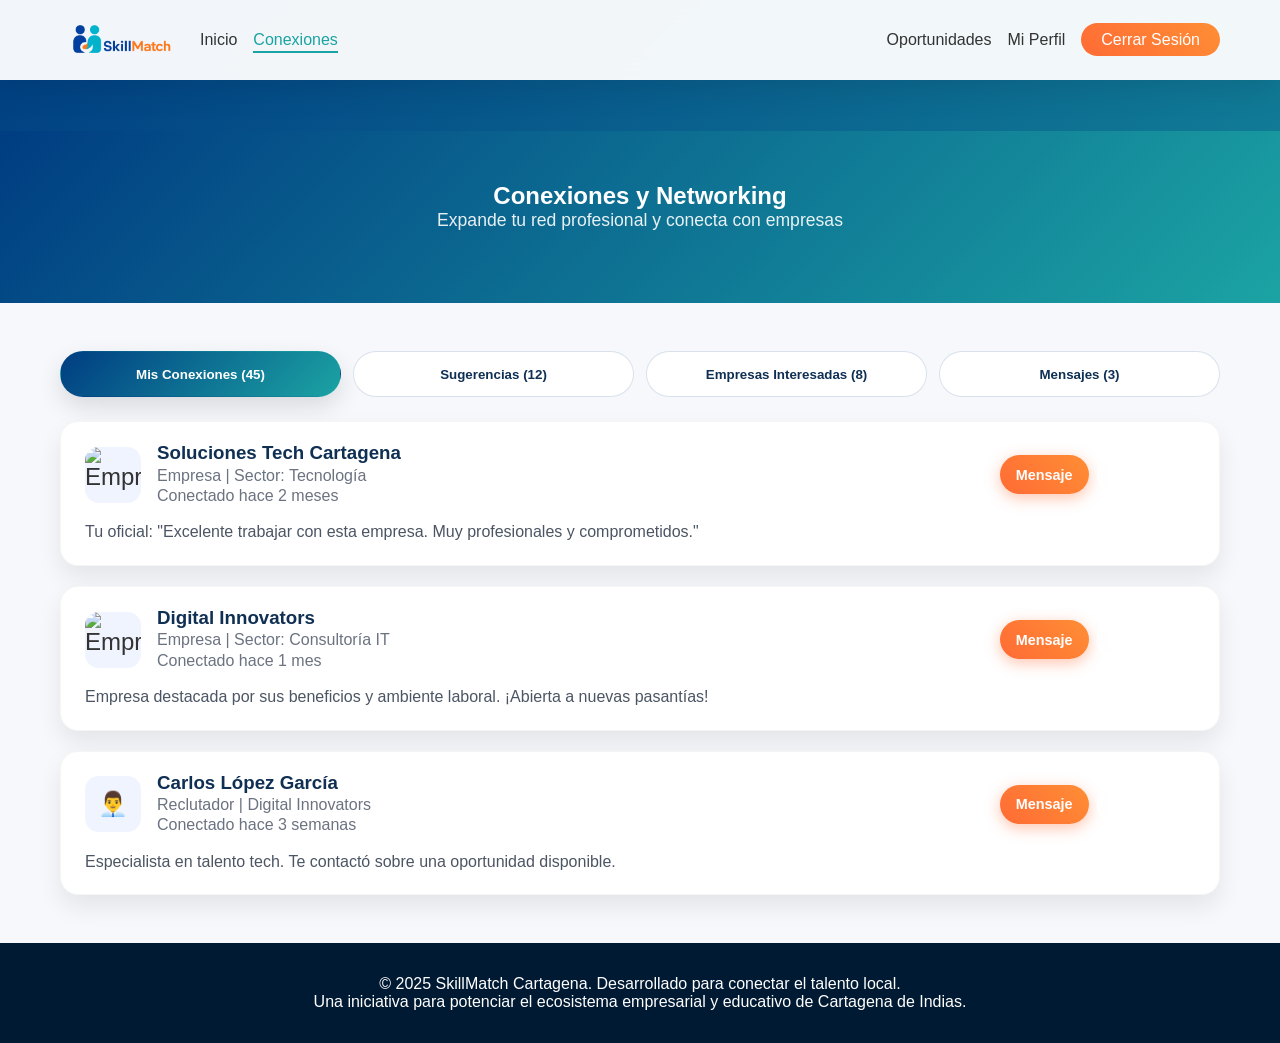
==== SkillMatch/src/pages/conexiones.html @ 5d474a7c "feat: estado inicial SkillMatch antes de refactorizacion" ====
<!DOCTYPE html>
<html lang="es">
<head>
    <meta charset="UTF-8">
    <meta name="viewport" content="width=device-width, initial-scale=1.0">
    <title>Conexiones - SkillMatch Cartagena</title>
    <link rel="icon" href="../assets/img/logo.png" type="image/png">
    <link rel="stylesheet" href="../assets/css/app.css">
</head>
<body>
    <header>
        <nav class="container">
            <div class="nav-left">
                <div class="logo">
                    <img src="../assets/img/logo.png" alt="SkillMatch Logo" width="300" height="100">
                </div>
                <ul class="nav-links">
                    <li><a href="index.html">Inicio</a></li>
                    <li><a href="conexiones.html" class="active-nav">Conexiones</a></li>
                </ul>
            </div>
            <ul class="nav-links">
                <li><a href="oportunidades.html">Oportunidades</a></li>
                <li><a href="perfil-usuario.html">Mi Perfil</a></li>
                <li><a href="login.html" class="btn-login">Cerrar Sesión</a></li>
            </ul>
        </nav>
    </header>

    <section class="connections-header">
        <div class="container">
            <h1>Conexiones y Networking</h1>
            <p>Expande tu red profesional y conecta con empresas</p>
        </div>
    </section>

    <section class="connections-container">
        <div class="container">
            <div class="connections-tabs">
                <button class="tab-btn active" data-tab="mis-conexiones">Mis Conexiones (45)</button>
                <button class="tab-btn" data-tab="sugerencias">Sugerencias (12)</button>
                <button class="tab-btn" data-tab="empresas-interesadas">Empresas Interesadas (8)</button>
                <button class="tab-btn" data-tab="mensajes">Mensajes (3)</button>
            </div>

            <!-- Tab: Mis Conexiones -->
            <div id="mis-conexiones" class="tab-content active">
                <div class="connections-list">
                    <!-- Conexión 1 -->
                    <div class="connection-card">
                        <div class="connection-header">
                            <img src="../assets/img/company1.png" alt="Empresa" class="connection-logo">
                            <div class="connection-info">
                                <h3>Soluciones Tech Cartagena</h3>
                                <p class="connection-type">Empresa | Sector: Tecnología</p>
                                <p class="connection-time">Conectado hace 2 meses</p>
                            </div>
                            <div class="connection-actions">
                                <button class="btn btn-primary btn-small">Mensaje</button>
                                <button class="btn btn-secondary btn-small">Ver Perfil</button>
                            </div>
                        </div>
                        <div class="connection-body">
                            <p class="connection-note">Tu oficial: "Excelente trabajar con esta empresa. Muy profesionales y comprometidos."</p>
                        </div>
                    </div>

                    <!-- Conexión 2 -->
                    <div class="connection-card">
                        <div class="connection-header">
                            <img src="../assets/img/company2.png" alt="Empresa" class="connection-logo">
                            <div class="connection-info">
                                <h3>Digital Innovators</h3>
                                <p class="connection-type">Empresa | Sector: Consultoría IT</p>
                                <p class="connection-time">Conectado hace 1 mes</p>
                            </div>
                            <div class="connection-actions">
                                <button class="btn btn-primary btn-small">Mensaje</button>
                                <button class="btn btn-secondary btn-small">Ver Perfil</button>
                            </div>
                        </div>
                        <div class="connection-body">
                            <p class="connection-note">Empresa destacada por sus beneficios y ambiente laboral. ¡Abierta a nuevas pasantías!</p>
                        </div>
                    </div>

                    <!-- Conexión 3 -->
                    <div class="connection-card">
                        <div class="connection-header">
                            <div class="connection-logo">👨‍💼</div>
                            <div class="connection-info">
                                <h3>Carlos López García</h3>
                                <p class="connection-type">Reclutador | Digital Innovators</p>
                                <p class="connection-time">Conectado hace 3 semanas</p>
                            </div>
                            <div class="connection-actions">
                                <button class="btn btn-primary btn-small">Mensaje</button>
                                <button class="btn btn-secondary btn-small">Ver Perfil</button>
                            </div>
                        </div>
                        <div class="connection-body">
                            <p class="connection-note">Especialista en talento tech. Te contactó sobre una oportunidad disponible.</p>
                        </div>
                    </div>
                </div>
            </div>

            <!-- Tab: Sugerencias de Conexiones -->
            <div id="sugerencias" class="tab-content">
                <div class="suggestions-list">
                    <!-- Sugerencia 1 -->
                    <div class="suggestion-card">
                        <div class="suggestion-header">
                            <img src="../assets/img/company3.png" alt="Empresa" class="suggestion-logo">
                            <div class="suggestion-info">
                                <h3>StartUp Digital Cartagena</h3>
                                <p class="suggestion-category">Startup | Sector: Desarrollo Web</p>
                                <p class="suggestion-reason">💡 Se conecta con gente interesada en React y JavaScript</p>
                            </div>
                        </div>
                        <div class="match-indicators">
                            <span class="match-indicator">✓ React</span>
                            <span class="match-indicator">✓ JavaScript</span>
                            <span class="match-indicator">✓ Node.js</span>
                        </div>
                        <div class="suggestion-actions">
                            <button class="btn btn-primary btn-small">Conectar</button>
                            <button class="btn btn-secondary btn-small">Rechazar</button>
                        </div>
                    </div>

                    <!-- Sugerencia 2 -->
                    <div class="suggestion-card">
                        <div class="suggestion-header">
                            <div class="suggestion-logo">👩‍💼</div>
                            <div class="suggestion-info">
                                <h3>Daniela Martínez</h3>
                                <p class="suggestion-category">HR Manager | Tech Solutions</p>
                                <p class="suggestion-reason">💡 También está en la Universidad de Cartagena</p>
                            </div>
                        </div>
                        <div class="match-indicators">
                            <span class="match-indicator">🎓 Universidad de Cartagena</span>
                            <span class="match-indicator">💼 Tech Solutions</span>
                        </div>
                        <div class="suggestion-actions">
                            <button class="btn btn-primary btn-small">Conectar</button>
                            <button class="btn btn-secondary btn-small">Rechazar</button>
                        </div>
                    </div>

                    <!-- Sugerencia 3 -->
                    <div class="suggestion-card">
                        <div class="suggestion-header">
                            <img src="../assets/img/company4.png" alt="Empresa" class="suggestion-logo">
                            <div class="suggestion-info">
                                <h3>Fintech Cartagena</h3>
                                <p class="suggestion-category">Fintech | Sector: Servicios Financieros</p>
                                <p class="suggestion-reason">💡 Contrata frecuentemente desarrolladores junior</p>
                            </div>
                        </div>
                        <div class="match-indicators">
                            <span class="match-indicator">✓ Python</span>
                            <span class="match-indicator">✓ SQL</span>
                            <span class="match-indicator">✓ APIs</span>
                        </div>
                        <div class="suggestion-actions">
                            <button class="btn btn-primary btn-small">Conectar</button>
                            <button class="btn btn-secondary btn-small">Rechazar</button>
                        </div>
                    </div>
                </div>
            </div>

            <!-- Tab: Empresas Interesadas -->
            <div id="empresas-interesadas" class="tab-content">
                <div class="interested-companies">
                    <!-- Empresa Interesada 1 -->
                    <div class="interested-card">
                        <div class="interested-header">
                            <img src="../assets/img/company5.png" alt="Empresa" class="interested-logo">
                            <div class="interested-info">
                                <h3>Tech Solutions Cartagena</h3>
                                <p class="interested-action">👁️ Vio tu perfil hace 1 día</p>
                                <p class="interested-match">Match Score: 92%</p>
                            </div>
                        </div>
                        <div class="interested-body">
                            <p class="interested-note">Están buscando desarrolladores Frontend con experiencia en React. Tu perfil coincide con sus necesidades.</p>
                        </div>
                        <div class="interested-actions">
                            <button class="btn btn-primary btn-small">Ver Oportunidades</button>
                            <button class="btn btn-secondary btn-small">Contactar</button>
                        </div>
                    </div>

                    <!-- Empresa Interesada 2 -->
                    <div class="interested-card">
                        <div class="interested-header">
                            <img src="../assets/img/company6.png" alt="Empresa" class="interested-logo">
                            <div class="interested-info">
                                <h3>Digital Innovation Labs</h3>
                                <p class="interested-action">👁️ Vio tu perfil hace 3 días</p>
                                <p class="interested-match">Match Score: 87%</p>
                            </div>
                        </div>
                        <div class="interested-body">
                            <p class="interested-note">Tienen una oportunidad de pasantía en desarrollo web que podría ser perfecta para ti. ¡Interesados en conocerte!</p>
                        </div>
                        <div class="interested-actions">
                            <button class="btn btn-primary btn-small">Ver Oportunidades</button>
                            <button class="btn btn-secondary btn-small">Contactar</button>
                        </div>
                    </div>
                </div>
            </div>

            <!-- Tab: Mensajes -->
            <div id="mensajes" class="tab-content">
                <div class="messages-list">
                    <!-- Mensaje 1 -->
                    <div class="message-card">
                        <div class="message-header">
                            <img src="../assets/img/company1.png" alt="Empresa" class="message-avatar">
                            <div class="message-info">
                                <h3>Soluciones Tech Cartagena</h3>
                                <p class="message-time">Hace 2 horas</p>
                            </div>
                            <button class="btn btn-primary btn-small">Responder</button>
                        </div>
                        <div class="message-body">
                            <p>"¡Hola Juan! Vimos tu perfil y nos encantó. Tenemos una oportunidad de pasantía que creemos sería perfecta para ti. ¿Te gustaría conocer más detalles? 🚀"</p>
                        </div>
                    </div>

                    <!-- Mensaje 2 -->
                    <div class="message-card">
                        <div class="message-header">
                            <div class="message-avatar">👨‍💼</div>
                            <div class="message-info">
                                <h3>Carlos López - Digital Innovators</h3>
                                <p class="message-time">Hace 1 día</p>
                            </div>
                            <button class="btn btn-primary btn-small">Responder</button>
                        </div>
                        <div class="message-body">
                            <p>"Te felicitamos por tus logros académicos. Estamos interesados en hablar sobre oportunidades en nuestra empresa. ¿Disponible para una videollamada esta semana?"</p>
                        </div>
                    </div>

                    <!-- Mensaje 3 -->
                    <div class="message-card">
                        <div class="message-header">
                            <img src="../assets/img/company3.png" alt="Empresa" class="message-avatar">
                            <div class="message-info">
                                <h3>StartUp Digital Cartagena</h3>
                                <p class="message-time">Hace 3 días</p>
                            </div>
                            <button class="btn btn-primary btn-small">Responder</button>
                        </div>
                        <div class="message-body">
                            <p>"¿Te interesaría hacer un proyecto freelance con nosotros? Es una API REST, 3-4 semanas de trabajo. Revisamos tu portfolio y nos gustó. Honorarios competitivos."</p>
                        </div>
                    </div>
                </div>
            </div>
        </div>
    </section>

    <footer>
        <div class="container">
            <p>&copy; 2025 SkillMatch Cartagena. Desarrollado para conectar el talento local.</p>
            <p>Una iniciativa para potenciar el ecosistema empresarial y educativo de Cartagena de Indias.</p>
        </div>
    </footer>

    <script src="../assets/js/notifications.js"></script>
    <script src="../assets/js/conexiones.js"></script>
</body>
</html>
---- SkillMatch/src/assets/css/app.css ----
/* ===== Variables y temas ===== */
:root {
    --color-bg: #ffffff;
    --color-text: #333333;
    --color-primary: #003d82;
    --color-secondary: #1ba3a3;
    --color-accent: #ff6b35;
    --elev-1: 0 8px 20px rgba(0,0,0,0.08);
}

html { scroll-behavior: smooth; }
body { background-color: var(--color-bg); color: var(--color-text); }

a { color: var(--color-primary); }
a:hover { color: var(--color-secondary); }

*:focus-visible { outline: 3px solid var(--color-secondary); outline-offset: 2px; }
/* app.css - Estilos unificados del sistema (base + componentes + secciones) */

/* ===== Base (modules/base.css) ===== */
* {
    margin: 0;
    padding: 0;
    box-sizing: border-box;
}

body {
    font-family: 'Segoe UI', Tahoma, Geneva, Verdana, sans-serif;
    background: linear-gradient(135deg, #003d82 0%, #1ba3a3 100%);
    min-height: 100vh;
    color: #333;
}

.container {
    max-width: 1200px;
    margin: 0 auto;
    padding: 0 20px;
}

header {
    background: rgba(255, 255, 255, 0.95);
    -webkit-backdrop-filter: blur(10px);
    backdrop-filter: blur(10px);
    box-shadow: 0 8px 32px rgba(0, 0, 0, 0.1);
    position: sticky;
    top: 0;
    z-index: 100;
}

footer {
    background: #001a33;
    color: white;
    text-align: center;
    padding: 2rem 0;
}

/* Skip link accesible */
.skip-link {
    position: absolute;
    left: -9999px;
    top: auto;
    width: 1px;
    height: 1px;
    overflow: hidden;
}
.skip-link:focus { left: 1rem; top: 1rem; width: auto; height: auto; background: #fff; padding: .5rem 1rem; border-radius: .5rem; box-shadow: var(--elev-1); }

/* Utilidad para ocultar secciones repetidas hasta que haya contenido */
.hidden {
    display: none;
}

/* ===== Header/Nav (compartido en todo el sitio) ===== */
nav {
    display: flex;
    justify-content: space-between;
    align-items: center;
    padding: 1rem 0;
}

.logo {
    font-size: 1.8rem;
    font-weight: bold;
    color: #003d82;
    display: flex;
    align-items: center;
    gap: 0.5rem;
}

.logo img {
    height: 80px;
    width: auto;
}

/* Aumentar fuente de enlaces Inicio / Innovación */
.nav-links.nav-principales a {
    font-size: 1.08rem; /* reducido ligeramente */
}

.nav-left {
    display: flex;
    align-items: center;
    gap: 1.25rem;
}

.nav-links {
    display: flex;
    gap: 1rem;
    list-style: none;
}

.nav-links a {
    text-decoration: none;
    color: #333;
    font-weight: 500;
    transition: color 0.3s ease;
}

.nav-links a:hover {
    color: #1ba3a3;
}

.nav-links a.active-nav {
    color: #1ba3a3;
    border-bottom: 2px solid #1ba3a3;
    padding-bottom: 3px;
}

.btn-login {
    background: linear-gradient(45deg, #ff6b35, #ff8e35);
    color: #fff !important;
    padding: 8px 20px !important;
    border-radius: 25px;
    transition: all 0.3s ease !important;
}

.btn-login:hover {
    transform: translateY(-2px);
    box-shadow: 0 4px 15px rgba(255, 107, 53, 0.4);
}

.btn-register {
    background: linear-gradient(45deg, #003d82, #1ba3a3);
    color: #fff !important;
    padding: 8px 20px !important;
    border-radius: 25px;
    transition: all 0.3s ease !important;
}

.btn-register:hover {
    transform: translateY(-2px);
    box-shadow: 0 4px 15px rgba(0, 61, 130, 0.4);
}

/* ===== Botones (modules/buttons.css) ===== */
.btn {
    padding: 12px 30px;
    border: none;
    border-radius: 50px;
    font-size: 1.1rem;
    font-weight: 600;
    cursor: pointer;
    transition: all 0.3s;
    text-decoration: none;
    display: inline-block;
}

.btn-primary {
    background: linear-gradient(45deg, #ff6b35, #ff8e35);
    color: white;
    box-shadow: 0 4px 15px rgba(255, 107, 53, 0.4);
}

.btn-secondary {
    background: rgba(255, 255, 255, 0.2);
    color: white;
    border: 2px solid white;
    -webkit-backdrop-filter: blur(10px);
    backdrop-filter: blur(10px);
}

.btn:hover {
    transform: translateY(-2px);
    box-shadow: 0 8px 25px rgba(0, 0, 0, 0.2);
}

/* ===== Formularios (modules/forms.css) ===== */
.form-group {
    margin-bottom: 1.5rem;
}

.form-group label {
    display: block;
    margin-bottom: 0.5rem;
    font-weight: 600;
}

.form-group input, .form-group select {
    width: 100%;
    padding: 12px;
    border: none;
    border-radius: 10px;
    font-size: 1rem;
    background: rgba(255, 255, 255, 0.9);
}

.registro-form {
    max-width: 600px;
    margin: 0 auto;
    background: rgba(255, 255, 255, 0.95);
    padding: 2rem 2rem 1.5rem;
    border-radius: 20px;
    box-shadow: 0 20px 40px rgba(0, 0, 0, 0.2);
    -webkit-backdrop-filter: blur(10px);
    backdrop-filter: blur(10px);
    border: 1px solid rgba(255, 255, 255, 0.2);
}
.btn-return {
    background: linear-gradient(45deg, #003d82, #1ba3a3);
    color: #fff !important;
    border: none;
    box-shadow: 0 6px 20px rgba(0, 61, 130, 0.25);
    display: inline-flex;
    align-items: center;
    justify-content: center;
    gap: .35rem;
}
.btn-return:hover {
    transform: translateY(-2px);
    box-shadow: 0 10px 24px rgba(0, 61, 130, 0.35);
}
.btn-return-link { margin-bottom: .75rem; }
/* Secciones y grids del formulario profesional */
.registro-form .section-title { font-size: 1.1rem; color: #0f2f53; margin: 0 0 .6rem; }
.registro-form .form-section { margin-bottom: 1rem; }
.registro-form .input-help { display: block; color: #6b7280; font-size: .85rem; margin-top: .25rem; }
.registro-form .form-actions { display: flex; justify-content: space-between; gap: .75rem; margin-top: 1rem; }

.registro-form .form-grid { display: grid; grid-template-columns: 1fr; gap: .85rem 1rem; }
@media (min-width: 900px) { .registro-form { max-width: 880px; } .registro-form .form-grid { grid-template-columns: 1fr 1fr; } }
.registro-form .form-grid .span-full { grid-column: 1 / -1; }

.is-hidden { display: none !important; }

.registro-form .checkbox { display: flex; align-items: flex-start; gap: .5rem; color: #374151; }
.registro-form input[type="file"] { background: rgba(255,255,255,0.9); padding: .6rem; border-radius: 10px; border: 1px solid #e5e7eb; }
/* Opciones inline para radios del wizard */
.registro-form .option-row { display: flex; align-items: center; justify-content: center; gap: 2rem; flex-wrap: wrap; margin: .25rem auto .25rem; }
.registro-form .option-row label { display: inline-flex; align-items: center; gap: .35rem; font-weight: 600; color: #0f2f53; }
.registro-form input[type="radio"] { accent-color: var(--color-secondary); }
.registro-form .field-center { max-width: 420px; margin-left: auto; margin-right: auto; }
.form-step[data-step="1"] .step-actions { display: flex; justify-content: center; }
.registro-form input[type="tel"] { letter-spacing: .5px; }

#error-message,
#success-message {
    display: none;
    padding: 10px;
    border-radius: 5px;
    margin-bottom: 15px;
}

#error-message {
    background-color: #fee;
    border: 1px solid #fcc;
    color: #c33;
}

#success-message {
    background-color: #efe;
    border: 1px solid #cfc;
    color: #3c3;
}

/* ===== Wizard / Stepper ===== */
.stepper { display: grid; grid-template-columns: repeat(3, minmax(180px, 1fr)); gap: .75rem; margin: 0 0 1rem; }
.stepper .step { display: flex; align-items: center; gap: .6rem; background: #f6f9fc; border: 1px solid #e5e7eb; border-radius: 12px; padding: .6rem .75rem; color: #0f2f53; min-height: 56px; }
.stepper .step .step-index { width: 28px; height: 28px; border-radius: 999px; display: grid; place-items: center; background: #e9f4ff; color: #003d82; font-weight: 700; border: 1px solid rgba(0,61,130,.2); }
.stepper .step.active { border-color: rgba(0,61,130,.35); box-shadow: 0 6px 14px rgba(0,0,0,.06); }
.stepper .step.active .step-index { background: #003d82; color: #fff; border-color: #003d82; }
.stepper .step.completed { opacity: .9; }
.stepper .step.completed .step-index { background: #1ba3a3; color: #fff; border-color: #1ba3a3; }
.step-label { font-weight: 600; font-size: .95rem; white-space: nowrap; }

@media (max-width: 540px) {
    .stepper { grid-template-columns: 1fr; }
    .step-label { white-space: normal; }
}

.form-step { display: none; }
.form-step.active { display: block; }
.step-actions { display: grid; grid-template-columns: 1fr 1fr; gap: .75rem; margin-top: .75rem; align-items: center; }
.step-actions .btn { width: 100%; min-width: 0; }
/* Botones del wizard de recuperación: ligeramente más pequeños */
#form-recovery .step-actions .btn { padding: 10px 22px; font-size: 1rem; border-radius: 40px; }
#form-recovery .form-step[data-step="1"] .step-actions .btn { min-width: 200px; width: auto; }
/* Paso 2 y 3: botones más compactos y separados a extremos */
#form-recovery .form-step[data-step="2"] .step-actions,
#form-recovery .form-step[data-step="3"] .step-actions { display: flex; justify-content: space-between; gap: 1rem; }

#form-recovery .form-step[data-step="2"] .step-actions .btn,
#form-recovery .form-step[data-step="3"] .step-actions .btn { width: auto; min-width: 160px; max-width: 240px; }
/* Hacer que los campos de cada paso conserven el mismo ancho centrado */
#form-recovery .form-grid { grid-template-columns: 1fr; }
@media (min-width: 900px) { #form-recovery .form-grid { grid-template-columns: 1fr; } }

@media (max-width: 600px) {
    #form-recovery .form-step[data-step="2"] .step-actions,
    #form-recovery .form-step[data-step="3"] .step-actions { flex-direction: column; align-items: stretch; }
    #form-recovery .form-step[data-step="2"] .step-actions .btn,
    #form-recovery .form-step[data-step="3"] .step-actions .btn { width: 100%; min-width: 0; max-width: none; }
}

/* ===== Secciones (modules/sections.css) ===== */
.hero {
    text-align: center;
    padding: 4rem 0;
    color: white;
}

.hero h1 {
    font-size: 3.5rem;
    margin-bottom: 1rem;
    text-shadow: 2px 2px 4px rgba(0, 0, 0, 0.3);
}

.hero p {
    font-size: 1.2rem;
    margin-bottom: 2rem;
    opacity: 0.9;
}

.search-section {
    background: rgba(255, 255, 255, 0.1);
    padding: 2.5rem 0;
    -webkit-backdrop-filter: blur(10px);
    backdrop-filter: blur(10px);
    border-bottom: 2px solid rgba(255, 255, 255, 0.2);
}

.results-section {
    background: linear-gradient(135deg, rgba(255, 255, 255, 0.98) 0%, rgba(255, 255, 255, 0.95) 100%);
    padding: 3rem 0;
    margin: 2rem 0;
    border-radius: 20px;
}

.impact-stats {
    background: linear-gradient(135deg, rgba(255, 255, 255, 0.95) 0%, rgba(255, 255, 255, 0.9) 100%);
    padding: 3rem 0;
    margin: 2rem 0;
    border-radius: 20px;
}

.impact-stats .container {
    display: grid;
    grid-template-columns: repeat(auto-fit, minmax(200px, 1fr));
    gap: 2rem;
}

.stat-box {
    text-align: center;
    padding: 2rem;
    background: linear-gradient(135deg, rgba(0, 61, 130, 0.08) 0%, rgba(27, 163, 163, 0.08) 100%);
    border-radius: 15px;
    border-left: 5px solid #ff6b35;
    transition: all 0.3s ease;
}

.stat-box:hover {
    transform: translateY(-5px);
    box-shadow: 0 15px 40px rgba(27, 163, 163, 0.2);
    border-left-color: #1ba3a3;
}

.stat-value {
    font-size: 2.8rem;
    font-weight: 700;
    background: linear-gradient(135deg, #ff6b35 0%, #ff8e35 100%);
    -webkit-background-clip: text;
    -webkit-text-fill-color: transparent;
    background-clip: text;
    margin-bottom: 0.5rem;
}

.stat-label {
    font-size: 1.1rem;
    color: #003d82;
    font-weight: 600;
}

.features {
    background: #fff;
    padding: 4rem 0;
}

.features-grid {
    display: grid;
    grid-template-columns: repeat(auto-fit, minmax(300px, 1fr));
    gap: 2rem;
    margin-top: 2rem;
}

/* ===== Tarjetas (modules/cards.css) ===== */
.result-card {
    background: white;
    border: 2px solid rgba(0, 61, 130, 0.1);
    border-radius: 15px;
    padding: 1.8rem;
    transition: all 0.3s cubic-bezier(0.4, 0, 0.2, 1);
    position: relative;
    overflow: hidden;
}

.result-card:hover {
    box-shadow: 0 15px 45px rgba(0, 61, 130, 0.15);
    border-color: rgba(27, 163, 163, 0.3);
    transform: translateY(-8px);
}

.result-card::before {
    content: "";
    position: absolute;
    top: 0;
    left: 0;
    right: 0;
    height: 4px;
    background: linear-gradient(90deg, #003d82 0%, #1ba3a3 100%);
    transform: scaleX(0);
    transform-origin: left;
    transition: transform 0.3s ease;
}

.result-card:hover::before {
    transform: scaleX(1);
}

.results-header {
    text-align: center;
    margin-bottom: 2.5rem;
}

.results-header h2 {
    font-size: 2.2rem;
    color: #003d82;
    margin-bottom: 0.5rem;
}

.results-summary {
    font-size: 1.1rem;
    color: #666;
}

.results-summary strong {
    color: #ff6b35;
    font-weight: 700;
}

.results-grid {
    display: grid;
    grid-template-columns: repeat(auto-fill, minmax(320px, 1fr));
    gap: 2rem;
    margin-bottom: 2rem;
}

.result-header {
    display: flex;
    justify-content: space-between;
    align-items: flex-start;
    margin-bottom: 1.2rem;
    gap: 1rem;
}

.result-company-info {
    display: flex;
    gap: 1rem;
    align-items: flex-start;
}

.result-logo {
    font-size: 2.5rem;
    display: flex;
    align-items: center;
    justify-content: center;
    min-width: 50px;
    min-height: 50px;
}

.result-title {
    font-size: 1.3rem;
    color: #003d82;
    font-weight: 700;
    margin: 0 0 0.2rem;
}

.result-company {
    color: #666;
    font-size: 0.95rem;
    margin: 0;
}

.result-match {
    display: flex;
    flex-direction: column;
    align-items: center;
    gap: 0.3rem;
}

.match-badge {
    width: 60px;
    height: 60px;
    border-radius: 50%;
    display: flex;
    align-items: center;
    justify-content: center;
    font-weight: 700;
    color: #fff;
    font-size: 1.2rem;
    box-shadow: 0 4px 12px rgba(0, 0, 0, 0.15);
    background: linear-gradient(135deg, #003d82 0%, #1ba3a3 100%);
}

.match-text {
    font-size: 0.8rem;
    color: #999;
    font-weight: 600;
}

.result-description {
    color: #555;
    font-size: 0.95rem;
    line-height: 1.6;
    margin: 1rem 0;
}

.result-meta {
    display: flex;
    gap: 1rem;
    flex-wrap: wrap;
    margin: 1rem 0;
    padding: 1rem 0;
    border-top: 1px solid rgba(0, 61, 130, 0.08);
    border-bottom: 1px solid rgba(0, 61, 130, 0.08);
}

.meta-item {
    font-size: 0.9rem;
    color: #666;
}

.result-salary {
    color: #ff6b35;
    font-size: 1.05rem;
    margin: 1rem 0;
}

.result-skills {
    display: flex;
    flex-wrap: wrap;
    gap: 0.5rem;
    margin: 1.2rem 0;
}

.skill-tag {
    background: linear-gradient(135deg, rgba(0, 61, 130, 0.08) 0%, rgba(27, 163, 163, 0.08) 100%);
    color: #003d82;
    padding: 0.4rem 0.8rem;
    border-radius: 15px;
    font-size: 0.85rem;
    font-weight: 500;
    border: 1px solid rgba(0, 61, 130, 0.1);
}

.result-actions {
    display: flex;
    gap: 1rem;
    margin-top: 1.5rem;
}

/* Estilos de botones actualizados */
.btn-save {
    flex: 1;
    background: #fff;
    color: #6b7280;
    border: 2px solid #e5e7eb;
    padding: 1rem 1.5rem;
    border-radius: 15px;
    font-size: 1rem;
    font-weight: 600;
    cursor: pointer;
    transition: all 0.3s ease;
    display: flex;
    align-items: center;
    justify-content: center;
    gap: 0.5rem;
}

.btn-save:hover {
    background: #f9fafb;
    border-color: #1ba3a3;
    color: #1ba3a3;
    transform: translateY(-2px);
    box-shadow: 0 4px 15px rgba(27,163,163,0.2);
}

.btn-save.saved {
    background: #d1fae5;
    color: #065f46;
    border-color: #6ee7b7;
}

/* Mensajes de estado */
.loading-message,
.error-message,
.no-results-message {
    text-align: center;
    padding: 3rem;
    background: #fff;
    border-radius: 20px;
    box-shadow: 0 4px 20px rgba(0,0,0,0.08);
}

.loading-message {
    display: flex;
    flex-direction: column;
    align-items: center;
    gap: 1.5rem;
}

.loading-spinner {
    width: 50px;
    height: 50px;
    border: 5px solid #e5e7eb;
    border-top-color: #1ba3a3;
    border-radius: 50%;
    animation: spin 1s linear infinite;
}

@keyframes spin {
    to { transform: rotate(360deg); }
}

@keyframes pulse {
    0%, 100% { transform: scale(1); }
    50% { transform: scale(1.05); }
}

.loading-message p,
.error-message p,
.no-results-message p {
    color: #6b7280;
    font-size: 1.1rem;
    margin: 0.5rem 0;
}

.error-message h3,
.no-results-message h3 {
    color: #111827;
    font-size: 1.5rem;
    margin-bottom: 0.8rem;
}

.no-results-message h3::before {
    content: '';
}

/* Responsive para móviles */
@media (max-width: 768px) {
    .opportunities-header h1 {
        font-size: 2rem;
    }
    
    .opportunities-header p {
        font-size: 1rem;
    }
    
    .search-bar-main {
        flex-direction: column;
    }
    
    .opportunities-sidebar {
        position: static;
    }
    
    .opportunity-card {
        padding: 1.5rem;
    }
    
    .card-header-opp {
        flex-direction: column;
    }
    
    .company-logo-opp {
        width: 60px;
        height: 60px;
    }
    
    .job-title {
        font-size: 1.2rem;
    }
    
    .card-actions {
        flex-direction: column;
    }
    
    .btn-apply, .btn-save {
        width: 100%;
    }
}

.no-results {
    text-align: center;
    padding: 2rem;
}

.no-results h3 {
    font-size: 1.8rem;
    color: #003d82;
    margin-bottom: 1rem;
}

.no-results p {
    font-size: 1rem;
    color: #666;
}

.feature-card {
    background: linear-gradient(135deg, #f0f8ff 0%, #e8f4f8 100%);
    padding: 2rem;
    border-radius: 20px;
    text-align: center;
    transition: transform 0.3s ease;
    box-shadow: 0 10px 30px rgba(0, 61, 130, 0.1);
    border: 1px solid rgba(27, 163, 163, 0.2);
    display: flex;
    flex-direction: column;
    height: 400px;
}

.feature-card:hover { transform: translateY(-10px); }

.feature-icon {
    height: 200px;
    display: flex;
    justify-content: center;
    align-items: center;
    margin: 0;
    padding: 0;
}

.feature-icon img {
    width: 150px;
    height: 150px;
    margin-bottom: 1rem;
    border-radius: 10px;
    object-fit: contain;
}

.feature-icon img[alt="Ofertas Empresariales"] {
    width: 180px;
    height: 180px;
    margin-bottom: 0;
}

.feature-icon img[alt="Match Inteligente"] {
    width: 200px;
    height: 200px;
    margin-bottom: 0;
    transform: scale(1.2);
}

.feature-card h3 {
    margin: 1rem 0;
    font-size: 1.5rem;
    height: 50px;
    display: flex;
    align-items: center;
    justify-content: center;
}

.feature-card p {
    margin: 0;
    flex-grow: 1;
    display: flex;
    align-items: center;
    justify-content: center;
    font-size: 1rem;
    line-height: 1.5;
}

/* ===== Media Queries (modules/media-queries.css) ===== */
@media (max-width: 768px) {
    .hero h1 {
        font-size: 2.5rem;
    }

    .platform-benefits {
        grid-template-columns: 1fr;
        gap: 2rem;
    }

    .nav-links {
        display: none;
    }
}

/* ===== Login / Registro (estilos compartidos) ===== */
.registro-section {
    background: linear-gradient(135deg, #003d82 0%, #1ba3a3 100%);
    padding: 4rem 0;
    min-height: calc(100vh - 150px);
    display: flex;
    align-items: center;
}

.registro-section > .container > h2 {
    color: white;
    text-align: center;
    margin-bottom: 2rem;
    font-size: 2rem;
    text-shadow: 2px 2px 4px rgba(0, 0, 0, 0.3);
}

.login-form h2,
.registro-form h2 {
    color: #003d82;
    text-align: center;
    margin-bottom: 2rem;
    text-shadow: none;
}

.welcome-text {
    text-align: center;
    color: white;
    margin-bottom: 2rem;
}

.welcome-text h1 {
    font-size: 2.5rem;
    margin-bottom: 1rem;
    text-shadow: 2px 2px 4px rgba(0, 0, 0, 0.3);
}

.welcome-text p {
    font-size: 1.2rem;
    opacity: 0.9;
}

.login-container {
    display: flex;
    flex-direction: column;
    align-items: center;
    gap: 2rem;
    max-width: 420px;
    margin: 0 auto;
    text-align: center;
}

/* === Selección de registro: diseño profesional === */
.choice-split {
    display: grid;
    grid-template-columns: 1fr;
    gap: 1.25rem;
    position: relative; /* contenedor de paneles */
}
@media (min-width: 900px) { .choice-split { grid-template-columns: 1fr 1fr; } }

.choice-panel {
    --accent: var(--color-secondary);
    position: relative;
    background: transparent;
    border: none;
    border-radius: 16px;
    padding: .75rem; /* espacio para que se vea el bloque de fondo */
    transition: transform .18s ease;
    display: flex; flex-direction: column; height: 100%; overflow: visible;
    z-index: 1;
}
.choice-panel::before {
    content: "";
    position: absolute;
    top: -12px;
    left: -12px;
    width: 95%;
    height: 92%;
    background: var(--accent);
    border-radius: 8px;
    pointer-events: none;
    z-index: -1;
}
.choice-panel::after { display: none; }
.choice-panel.usuario { --accent: var(--color-secondary); }
.choice-panel.empresa { --accent: var(--color-primary); }
.choice-panel:hover { transform: translateY(-2px); }
/* Mantener acento en el bloque de fondo al hover/focus */
.choice-panel:hover::before,
.choice-panel:focus-within::before { background: var(--accent); }

.choice-card { background: #ffffff; border: 1px solid rgba(15,47,83,.08); border-radius: 14px; padding: 1rem 1.25rem 1.1rem; box-shadow: 0 12px 26px rgba(0,0,0,0.12); height: 100%; display: flex; flex-direction: column; }
.choice-panel:hover .choice-card { box-shadow: 0 18px 36px rgba(0,0,0,0.14); }

.choice-card .choice-header { display: flex; align-items: center; gap: .9rem; margin-bottom: .75rem; }
@media (min-width: 900px) { .choice-card .choice-header { min-height: 88px; } }
.choice-icon { width: auto; height: auto; border-radius: 0; display: grid; place-items: center; background: transparent; color: #0f2f53; border: none; font-size: 1.6rem; line-height: 1; }
.choice-title h2 { margin: 0; font-size: 1.5rem; color: #0f2f53; }
.choice-title p { margin: .2rem 0 0; color: #4a5568; }

.choice-points { list-style: none; padding: 0; margin: .5rem 0 1rem; }
.choice-points li { display: flex; align-items: flex-start; gap: .5rem; padding: .3rem 0; color: #374151; }
.choice-points li::before { content: "✓"; color: var(--accent); font-weight: 700; margin-top: 1px; }

.choice-panel .btn-full {
    margin-top: auto;
    width: 100%;
    display: inline-flex;
    justify-content: center;
    align-items: center;
    text-align: center;
}
.choice-cta { margin-top: auto; }
.signup-hint { text-align: center; margin-top: .45rem; font-size: .9rem; color: #64748b; }

/* Botón outline adaptado al acento del panel */
.choice-panel .btn.btn-outline {
    background: #ffffff;
    color: var(--accent);
    border: 2px solid var(--accent);
}
.choice-panel .btn.btn-outline:hover {
    background: var(--accent);
    color: #ffffff;
    box-shadow: 0 6px 16px rgba(0,0,0,.12);
}
.signup-choices {
    display: grid;
    grid-template-columns: 1fr;
    gap: 1.25rem;
}
@media (min-width: 900px) { .signup-choices { grid-template-columns: 1fr 1fr; } }

.signup-card {
    background: rgba(255, 255, 255, 0.96);
    border: 1px solid rgba(0,0,0,0.06);
    border-radius: 16px;
    padding: 1.5rem;
    box-shadow: 0 14px 28px rgba(0,0,0,0.06);
    -webkit-backdrop-filter: blur(4px);
    backdrop-filter: blur(4px);
    transition: transform .18s ease, box-shadow .18s ease, border-color .18s ease;
    display: flex;
    flex-direction: column;
    height: 100%;
}
.signup-card:hover { transform: translateY(-2px); box-shadow: 0 18px 36px rgba(0,0,0,0.08); border-color: rgba(27, 163, 163, 0.2); }
.signup-card.usuario { border-top: 4px solid var(--color-secondary); }
.signup-card.empresa { border-top: 4px solid var(--color-primary); }

.signup-head { display: flex; align-items: center; gap: .9rem; margin-bottom: .75rem; }
@media (min-width: 900px) { .signup-head { min-height: 92px; } }
.signup-icon {
    width: 48px; height: 48px; border-radius: 12px; display: grid; place-items: center;
    background: #f4f9ff; color: #003d82; border: 1px solid rgba(0,61,130,.10);
}

.signup-points { list-style: none; padding: 0; margin: .25rem 0 1rem; }
.signup-points li { display: flex; align-items: flex-start; gap: .5rem; padding: .3rem 0; color: #374151; }
.signup-points li::before { content: "✓"; color: var(--color-secondary); font-weight: 700; margin-top: 1px; }

.signup-card .btn-full { margin-top: auto; width: 100%; }

.login-options {
    display: flex;
    gap: 1rem;
    margin: 2rem 0;
}

.login-option {
    flex: 1;
    padding: 2rem;
    background: rgba(255, 255, 255, 0.95);
    border-radius: 15px;
    text-align: center;
    cursor: pointer;
    transition: transform 0.3s ease, box-shadow 0.3s ease;
    text-decoration: none;
    color: #003d82;
    box-shadow: 0 10px 30px rgba(0, 0, 0, 0.08);
}

.login-option:hover {
    transform: translateY(-5px);
    box-shadow: 0 15px 35px rgba(0, 0, 0, 0.12);
}

.login-option i {
    font-size: 2.5rem;
    margin-bottom: 1rem;
    color: #1ba3a3;
}

.login-form { display: none; }
.login-form.active { display: block; animation: fadeIn 0.4s ease-out; }

/* Afinar tamaño y simetría del flujo de recuperación */
#form-recovery.registro-form { padding: 1.5rem 1.25rem; border-radius: 16px; }
#recoveryFlow .stepper { margin: 0 0 .75rem; }
#recoveryFlow .registro-form .form-section { margin-bottom: .9rem; }

.toggle-form {
    color: #1ba3a3;
    cursor: pointer;
    text-decoration: underline;
    margin-top: 1rem;
    display: block;
}

.form-footer { text-align: center; margin-top: 1rem; }
.forgot-password { color: #1ba3a3; text-decoration: none; font-size: 0.9rem; }
.forgot-password:hover { text-decoration: underline; }

.divider {
    text-align: center;
    margin: 1.5rem 0;
    position: relative;
    color: #666;
}

.divider::before,
.divider::after {
    content: "";
    position: absolute;
    top: 50%;
    width: 45%;
    height: 1px;
    background: #ddd;
}

.divider::before { left: 0; }
.divider::after { right: 0; }

@keyframes fadeIn {
    from { opacity: 0; transform: translateY(10px); }
    to   { opacity: 1; transform: translateY(0); }
}

/* Tags de roles en registro empresa */
.roles-input { display: flex; flex-wrap: wrap; gap: .5rem; margin-top: .4rem; }
.role-tag { background: #f4f9ff; color: #003d82; padding: .45rem .75rem; border-radius: 999px; font-size: .75rem; font-weight: 600; cursor: pointer; border: 1px solid rgba(0,61,130,.20); transition: all .18s ease; }
.role-tag:hover { background: #e9f4ff; box-shadow: 0 4px 10px rgba(0,61,130,.15); }
.role-tag.active { background: #003d82; color: #ffffff; border-color: #003d82; box-shadow: 0 4px 12px rgba(0,61,130,.35); }

/* ===== Extra profesional en login usuario ===== */
.professional-extra { margin: 1rem 0 1.25rem; background: #f6f9fc; border: 1px solid rgba(0,61,130,.12); padding: .9rem 1rem 1rem; border-radius: 14px; }
.professional-extra[open] { box-shadow: 0 8px 20px rgba(0,0,0,.06); }
.professional-extra summary { cursor: pointer; font-weight: 600; color: #0f2f53; margin-bottom: .75rem; }
.professional-extra summary::-webkit-details-marker { display: none; }
.professional-extra .form-grid { grid-template-columns: 1fr; }
@media (min-width: 860px) { .professional-extra .form-grid { grid-template-columns: 1fr 1fr; } }
.professional-extra .input-help { font-size: .75rem; color: #4a5568; margin-top: .65rem; }

/* ===== Toggle de tema ===== */
/* Modo oscuro eliminado: se retiran estilos de .theme-toggle */

/* ===== Sección Estudiantes y Empresas ===== */
.usuarios-empresas {
    padding: 4rem 0 4.5rem;
    margin-top: 3rem;
    background: #f9fbfd;
    border-top: 1px solid rgba(0,0,0,0.04);
}
/* ===== Buscador y Filtros (oportunidades + portada) ===== */
.search-box {
    display: flex;
    gap: 1rem;
    align-items: center;
    margin-bottom: 1.25rem;
    background: rgba(255, 255, 255, 0.95);
    padding: 0.75rem 0.9rem;
    border-radius: 50px;
    box-shadow: 0 10px 40px rgba(0, 0, 0, 0.15);
    transition: box-shadow 0.3s ease;
}

.search-box:focus-within {
    box-shadow: 0 15px 50px rgba(27, 163, 163, 0.3);
}

.search-input {
    flex: 1;
    border: none;
    outline: none;
    padding: 0.6rem 0.9rem;
    font-size: 1rem;
    background: transparent;
    color: #333;
}

.search-input::placeholder {
    color: #999;
}

.search-btn {
    background: linear-gradient(45deg, #ff6b35, #ff8e35);
    color: #fff;
    border: none;
    padding: 0.65rem 1.8rem;
    border-radius: 50px;
    font-weight: 600;
    cursor: pointer;
    transition: all 0.3s ease;
    font-size: 1rem;
    box-shadow: 0 4px 12px rgba(255, 107, 53, 0.35);
}

.search-btn:hover {
    transform: translateY(-2px);
    box-shadow: 0 8px 20px rgba(255, 107, 53, 0.4);
}

.quick-filters {
    display: grid;
    grid-template-columns: repeat(auto-fit, minmax(130px, 1fr));
    gap: 0.5rem; /* menos espacio entre filtros */
    justify-items: center; /* centra cada filtro dentro de su columna */
    align-items: center;
}

.filter-group {
    display: flex;
    align-items: center;
    justify-content: center;
    width: 100%;
}

.filter-select {
    -webkit-appearance: none;
    -moz-appearance: none;
    appearance: none;
    border: 2px solid rgba(255, 255, 255, 0.3);
    background: rgba(255, 255, 255, 0.95);
    color: #333;
    padding: 0.5rem 0.75rem;
    border-radius: 20px;
    font-weight: 500;
    cursor: pointer;
    width: 100%;
    max-width: 210px; /* más cortos pero aún cómodos */
    font-size: 0.85rem;
    line-height: 1.2;
    white-space: nowrap;
    overflow: hidden;
    text-overflow: ellipsis;
    box-shadow: 0 6px 20px rgba(27, 163, 163, 0.15);
}

.filter-select:focus {
    outline: none;
    border-color: #1ba3a3;
    box-shadow: 0 8px 28px rgba(27, 163, 163, 0.2);
}

.sr-only {
    position: absolute;
    width: 1px;
    height: 1px;
    padding: 0;
    margin: -1px;
    overflow: hidden;
    clip: rect(0, 0, 0, 0);
    white-space: nowrap;
    border: 0;
}

/* Eliminados estilos específicos para tema oscuro en inputs y selects */
.usuarios-empresas .container { display: block; }

.usuarios-section, .companies-section {
    background: rgba(255, 255, 255, 0.96);
    border: 1px solid rgba(0,0,0,0.05);
    border-radius: 16px;
    padding: 1.25rem;
    box-shadow: 0 14px 28px rgba(0,0,0,0.06);
    -webkit-backdrop-filter: blur(4px);
    backdrop-filter: blur(4px);
}

.usuarios-section h2, .companies-section h2 {
    font-size: 2rem;
    margin-bottom: 1.25rem;
}

.cards-grid {
    display: grid;
    grid-template-columns: 1fr;
    gap: 0.6rem;
    margin-bottom: .9rem;
}

.card {
    display: flex;
    flex-direction: column;
    align-items: center;
    text-align: center;
    gap: 0.6rem;
    background: #ffffff;
    border: 1px solid rgba(0, 61, 130, 0.10);
    border-radius: 12px;
    padding: 0.9rem;
    box-shadow: 0 8px 18px rgba(0,0,0,0.06);
    transition: transform .18s ease, box-shadow .18s ease, border-color .18s ease;
}

.card:hover {
    transform: translateY(-2px);
    box-shadow: 0 12px 24px rgba(0,0,0,0.08);
    border-color: rgba(27, 163, 163, 0.2);
}

.card-icon {
    width: 56px;
    height: 56px;
    border-radius: 999px;
    display: grid;
    place-items: center;
    font-size: 1.2rem;
    background: #f4f9ff;
    color: #003d82;
    border: 1px solid rgba(0, 61, 130, 0.10);
    box-shadow: 0 4px 12px rgba(0,0,0,0.05);
}
.card-icon img { width: 60%; height: 60%; object-fit: contain; }

.card h3 { margin: .1rem 0 .1rem; font-size: 1rem; }
.card p { margin: 0; color: #4a5568; font-size: .92rem; line-height: 1.45; max-width: 36ch; }

.usuarios-section .btn, .companies-section .btn { margin-top: 1rem; }

@media (min-width: 900px) {
    /* Anulado para nuevo layout */
    .cards-grid { grid-template-columns: repeat(2, 1fr); }
}

/* === Elige tu camino: nuevo layout profesional === */
.pathways {
    display: grid;
    grid-template-columns: 1fr;
    gap: 1.25rem;
    align-items: stretch; /* iguala alturas por fila */
}

@media (min-width: 900px) {
    .pathways { grid-template-columns: 1fr 1fr; }
}

.pathway-card {
    background: rgba(255, 255, 255, 0.96);
    border: 1px solid rgba(0,0,0,0.06);
    border-radius: 16px;
    padding: 1.5rem;
    box-shadow: 0 14px 28px rgba(0,0,0,0.06);
    -webkit-backdrop-filter: blur(4px);
    backdrop-filter: blur(4px);
    transition: transform .18s ease, box-shadow .18s ease, border-color .18s ease;
    display: flex; /* para empujar CTA al fondo */
    flex-direction: column;
    height: 100%;
}

.pathway-card:hover {
    transform: translateY(-2px);
    box-shadow: 0 18px 36px rgba(0,0,0,0.08);
    border-color: rgba(27, 163, 163, 0.2);
}

.pathway-card.usuario { border-top: 4px solid var(--color-secondary); }
.pathway-card.empresa { border-top: 4px solid var(--color-primary); }

.pathway-header {
    display: flex;
    align-items: center;
    gap: 0.9rem;
    margin-bottom: 0.75rem;
}
/* En escritorio, iguala la altura del header para alinear viñetas */
@media (min-width: 900px) {
    .pathway-header { min-height: 92px; }
}

.pathway-icon {
    width: 48px;
    height: 48px;
    border-radius: 999px;
    display: grid;
    place-items: center;
    font-size: 1.2rem;
    background: #f4f9ff;
    color: #003d82;
    border: 1px solid rgba(0, 61, 130, 0.10);
    box-shadow: 0 4px 12px rgba(0,0,0,0.05);
}

.pathway-header h3 { margin: 0; font-size: 1.35rem; }
.pathway-header p { margin: 0.15rem 0 0; color: #4a5568; }

.pathway-features { list-style: none; padding: 0; margin: 0.75rem 0 1rem; }
.pathway-features li {
    display: flex;
    align-items: flex-start;
    gap: 0.5rem;
    padding: 0.35rem 0;
    color: #374151;
}
.pathway-features li::before {
    content: "✓";
    color: var(--color-secondary);
    font-weight: 700;
    margin-top: 1px;
}

.pathway-card .btn { width: 100%; margin-top: auto; }

/* === ¿Por qué SkillMatch? (bloque claro y limpio) === */
.benefits-section {
    background: #f9fbff;
    color: #0f172a;
    padding: 4.5rem 0 3.2rem; /* menos espacio abajo para compensar margen extra */
}

.benefits-section .why-header {
    text-align: center;
    margin-bottom: 2.25rem;
}

.benefits-section .why-header h2 {
    font-size: 2.4rem;
    margin-bottom: .35rem;
    color: #0f172a;
}

.benefits-section .why-header p {
    opacity: .9;
    color: #4b5563;
}

.benefits-section .why-grid {
    display: grid;
    grid-template-columns: 1fr;
    gap: 1.25rem;
}

@media (min-width: 900px) {
    .benefits-section .why-grid { grid-template-columns: repeat(3, 1fr); }
}

.benefits-section .benefit-item {
    background: #ffffff;
    border-radius: 18px;
    padding: 1.6rem 1.4rem 1.5rem;
    border: 1px solid rgba(148, 163, 184, 0.35);
    box-shadow: 0 14px 30px rgba(15, 23, 42, 0.06);
    transition: transform .18s ease, box-shadow .18s ease, border-color .18s ease;
}

.benefits-section .benefit-item:hover {
    transform: translateY(-4px);
    box-shadow: 0 18px 40px rgba(15, 23, 42, 0.10);
    border-color: rgba(37, 99, 235, 0.35);
}

.benefits-section .benefit-badge {
    width: 44px;
    height: 44px;
    border-radius: 999px;
    display: grid;
    place-items: center;
    background: #eff6ff;
    border: 1px solid rgba(59, 130, 246, 0.5);
    color: #1d4ed8;
    margin-bottom: .85rem;
}

.benefits-section .benefit-item h3 {
    margin: 0 0 .5rem;
    font-size: 1.15rem;
    color: #0f172a;
}

.benefits-section .benefit-item ul {
    margin: 0;
    padding-left: 1.1rem;
    color: #4b5563;
}

.benefits-section .benefit-item li { margin: .22rem 0; }

/* === Empresas contratando (rediseño) === */
.featured-companies .companies-header { text-align: center; margin-bottom: 1.25rem; }
.featured-companies .companies-header h2 { font-size: 2rem; color: #0f2f53; margin: 0; }
.featured-companies .companies-header .count-badge {
    display: inline-block; margin: 0 .2rem; padding: .12rem .6rem; border-radius: 999px;
    background: #ffffff; color: var(--color-primary); border: 1px solid rgba(0,61,130,.25); font-weight: 700; font-size: .95rem;
}
.featured-companies .brand-strip { display: grid; grid-template-columns: repeat(auto-fit, minmax(180px, 1fr)); gap: 1rem; }
.featured-companies .brand {
    background: #ffffff; border: 1px solid rgba(15,47,83,.12); border-radius: 12px; padding: .9rem;
    text-align: center; color: #0f2f53; font-weight: 600; transition: all .18s ease;
}
.featured-companies .brand:hover {
    background: #f7fbff; /* azul aún más claro */
    color: #003d82; /* azul marca */
    border-color: rgba(0,61,130,.25);
    box-shadow: 0 10px 24px rgba(0,61,130,.08);
    transform: translateY(-2px);
}

/* Fondo sobrio para la sección, mayor especificidad para sobrescribir estilos previos */
section.featured-companies {
    background: linear-gradient(180deg, #f9fbfd 0%, #ffffff 100%);
    border: 1px solid rgba(0,0,0,0.04);
}

/* === Innovación Futura: roadmap profesional === */
.innovation-section {
    background: #1a1a2e;
    color: #fff;
    padding: 4rem 0;
    text-align: center;
}

.innovation-section .innovation-header { text-align: center; margin-bottom: 1.25rem; }
.innovation-section .innovation-header h2 { font-size: 2.2rem; margin: 0 0 .25rem; }
.innovation-section .innovation-header p { opacity: .9; margin: 0; }

.innovation-section .roadmap-grid {
    display: grid;
    grid-template-columns: 1fr;
    gap: 1rem;
}
@media (min-width: 900px) {
    .innovation-section .roadmap-grid { grid-template-columns: repeat(2, 1fr); }
}

.innovation-section .roadmap-card {
    background: linear-gradient(135deg, #0e1a2b, #0f2f53);
    border: 1px solid rgba(96, 165, 250, 0.25);
    border-radius: 16px;
    padding: 1.25rem;
    color: #e5e7eb;
    box-shadow: 0 10px 20px rgba(0,0,0,0.18);
    transition: transform .18s ease, box-shadow .18s ease, border-color .18s ease;
}
.innovation-section .roadmap-card:hover { transform: translateY(-3px); box-shadow: 0 16px 30px rgba(0,0,0,0.22); border-color: rgba(96,165,250,0.45); }

.innovation-section .roadmap-header { display: flex; align-items: center; gap: .8rem; margin-bottom: .5rem; }
.innovation-section .roadmap-icon { width: 44px; height: 44px; border-radius: 12px; display: grid; place-items: center; background: rgba(255,255,255,0.08); }
.innovation-section .roadmap-title { display: flex; align-items: center; gap: .5rem; flex-wrap: wrap; }
.innovation-section .roadmap-title h3 { margin: 0; font-size: 1.15rem; color: #fff; }

.innovation-section .status-badge { border-radius: 999px; padding: .15rem .55rem; font-size: .8rem; font-weight: 700; border: 1px solid; }
.innovation-section .status-building { background: rgba(0,61,130,.12); color: var(--color-primary); border-color: rgba(0,61,130,.35); }
.innovation-section .status-planned { background: rgba(27,163,163,.12); color: var(--color-secondary); border-color: rgba(27,163,163,.35); }
.innovation-section .status-idea { background: rgba(255,107,53,.12); color: var(--color-accent); border-color: rgba(255,107,53,.35); }

.innovation-section .roadmap-cta { text-align: center; margin-top: 1rem; }
.innovation-section .roadmap-cta .btn { min-width: 240px; }

.innovation-section .roadmap-points { margin: .5rem 0 0; padding-left: 1.1rem; }
.innovation-section .roadmap-points li { margin: .25rem 0; }

/* Tema oscuro para esta sección */
/* Eliminados estilos tema oscuro para tarjetas y secciones */

/* Encabezado y CTA centrados */
.section-header-center { text-align: center; margin-bottom: 1rem; }
.section-header-center h2 { font-size: 2.2rem; margin-bottom: .25rem; }
.section-header-center p { color: #4a5568; }

/* ===== Estadísticas globales ===== */
.stats {
    background: #fff;
    padding: 3rem 0;
    text-align: center;
}

.stats-grid {
    display: grid;
    grid-template-columns: repeat(auto-fit, minmax(200px, 1fr));
    gap: 2rem;
}

.stat-item {
    padding: 1rem;
}

.stat-number {
    font-size: 3rem;
    font-weight: 700;
    color: #003d82;
    display: block;
}

/* Títulos grandes de sección */
.section-title-large {
    text-align: center;
    font-size: 2.5rem;
    margin-bottom: 1rem;
}

.stats .section-title-large {
    margin-bottom: 2rem;
}

.cta-row {
    grid-column: 1 / -1;
    display: flex;
    justify-content: center;
    gap: 1rem;
    margin-top: .5rem;
}

.usuarios-empresas .container > .section-header-center { grid-column: 1 / -1; }

/* ===== Oportunidades: Sidebar y Filtros ===== */
.opportunities-container { padding: 2rem 0; }
.opportunities-layout { display: grid; grid-template-columns: 320px 1fr; gap: 1.5rem; }
@media (max-width: 992px) { .opportunities-layout { grid-template-columns: 1fr; } }

.opportunities-sidebar .filter-card {
    background: rgba(255,255,255,0.96);
    border: 1px solid rgba(0,0,0,0.06);
    border-radius: 16px;
    padding: 1.1rem;
    box-shadow: 0 14px 28px rgba(0,0,0,0.06);
}
.opportunities-sidebar .filter-card h3 { font-size: 1.1rem; margin-bottom: .75rem; }
.opportunities-sidebar .filter-group { margin-bottom: 1rem; }
.opportunities-sidebar .filter-group h4 { font-size: 0.98rem; margin-bottom: .4rem; color: var(--color-primary); }
.opportunities-sidebar .filter-group label { display: block; margin: .35rem 0; color: #374151; }
.opportunities-sidebar input[type="checkbox"] { accent-color: var(--color-secondary); }
.salary-range { width: 100%; accent-color: var(--color-secondary); }
.range-value { font-size: .9rem; color: #555; margin-top: .25rem; }
.btn-full { width: 100%; }

.saved-searches { margin-top: 1rem; }
.saved-searches h3 { font-size: 1rem; margin-bottom: .5rem; }
.saved-search-item {
    display: flex;
    align-items: center;
    justify-content: space-between;
    gap: .75rem;
    background: #f6fbff;
    border: 1px solid rgba(0, 61, 130, 0.08);
    padding: .45rem .75rem;
    border-radius: 10px;
    margin-bottom: .4rem;
}
.saved-search-item button { background: transparent; border: none; color: var(--color-primary); font-size: 1rem; cursor: pointer; }

.opportunities-sort { display: flex; align-items: center; justify-content: space-between; margin-bottom: 1rem; }
.opportunities-sort select { padding: .55rem .8rem; border-radius: 10px; border: 1px solid rgba(0,0,0,0.15); background: #fff; }

/* Eliminados estilos tema oscuro para sidebar de oportunidades */

/* ===== Perfil de Usuario ===== */
.profile-hero {
    height: 200px;
    background: linear-gradient(135deg, #003d82 0%, #1ba3a3 100%);
    position: relative;
    margin-bottom: 2rem;
}

.profile-banner {
    height: 100%;
    display: flex;
    align-items: flex-end;
    justify-content: flex-end;
    padding: 1rem;
}

.edit-banner-btn {
    background: rgba(255, 255, 255, 0.2);
    color: #fff;
    border: none;
    padding: 8px 16px;
    border-radius: 20px;
    cursor: pointer;
    -webkit-backdrop-filter: blur(10px);
    backdrop-filter: blur(10px);
}

.profile-container {
    padding: 2rem 0;
    background: #f8f9fa;
    min-height: calc(100vh - 300px);
}

.profile-layout {
    display: grid;
    grid-template-columns: 300px 1fr 300px;
    gap: 2rem;
    align-items: start;
}

.profile-sidebar,
.profile-right-sidebar {
    display: flex;
    flex-direction: column;
    gap: 2rem;
}

.profile-card,
.skills-sidebar,
.recommendations-sidebar,
.sidebar-card {
    background: #fff;
    border-radius: 15px;
    padding: 1.5rem 2rem;
    box-shadow: 0 2px 10px rgba(0,0,0,0.1);
}

.profile-card {
    text-align: center;
}

.profile-photo {
    position: relative;
    width: 150px;
    height: 150px;
    margin: 0 auto 1rem;
}

.profile-photo img {
    width: 100%;
    height: 100%;
    border-radius: 50%;
    object-fit: cover;
    border: 4px solid #1ba3a3;
}

.edit-photo-btn {
    position: absolute;
    bottom: 0;
    right: 0;
    background: #1ba3a3;
    color: #fff;
    border: none;
    width: 40px;
    height: 40px;
    border-radius: 50%;
    font-size: 1.2rem;
    cursor: pointer;
}

.profile-info h1 {
    font-size: 1.5rem;
    margin-bottom: 0.5rem;
    color: #003d82;
}

.headline { color: #666; font-weight: 600; margin-bottom: 0.5rem; }
.location,
.connection-count { font-size: 0.9rem; color: #999; margin-bottom: 0.3rem; }

.btn-full { width: 100%; margin-top: 1rem; }

.profile-stats {
    display: grid;
    grid-template-columns: repeat(2, 1fr);
    gap: 1rem;
    margin-top: 1.5rem;
    padding-top: 1.5rem;
    border-top: 1px solid #eee;
}

.stat { text-align: center; }
.stat-label { display: block; font-size: 0.8rem; color: #999; margin-bottom: 0.3rem; }
.stat-value { display: block; font-size: 1.5rem; font-weight: 700; color: #003d82; }

.skills-list {
    display: flex;
    flex-wrap: wrap;
    gap: 0.5rem;
    margin-bottom: 1rem;
}

.skill-badge {
    background: #1ba3a3;
    color: #fff;
    padding: 6px 12px;
    border-radius: 20px;
    font-size: 0.85rem;
    display: inline-block;
}

.show-all-link {
    color: #1ba3a3;
    text-decoration: none;
    font-size: 0.9rem;
}

.show-all-link:hover { text-decoration: underline; }

.recommendation-count {
    text-align: center;
    padding: 1rem;
    background: #f0f8f8;
    border-radius: 10px;
}

.recommendation-count .count {
    display: block;
    font-size: 2rem;
    font-weight: 700;
    color: #1ba3a3;
}

.profile-main {
    display: flex;
    flex-direction: column;
    gap: 2rem;
}

.profile-section {
    background: #fff;
    border-radius: 15px;
    padding: 2rem;
    box-shadow: 0 2px 10px rgba(0,0,0,0.1);
}

.section-header {
    display: flex;
    justify-content: space-between;
    align-items: center;
    margin-bottom: 1.5rem;
    border-bottom: 2px solid #f0f0f0;
    padding-bottom: 1rem;
}

.section-header h2 { color: #003d82; font-size: 1.3rem; }

.btn-icon {
    background: none;
    border: none;
    font-size: 1.2rem;
    cursor: pointer;
    color: #1ba3a3;
}

.experience-item,
.education-item {
    display: flex;
    gap: 1rem;
    margin-bottom: 1.5rem;
    padding-bottom: 1.5rem;
    border-bottom: 1px solid #f0f0f0;
    position: relative;
}

.experience-item:last-child,
.education-item:last-child { margin-bottom: 0; padding-bottom: 0; border-bottom: none; }

.experience-badge,
.education-badge {
    font-size: 2rem;
    min-width: 50px;
    text-align: center;
}

.experience-content,
.education-content {
    flex: 1;
}

.experience-header,
.education-header {
    display: flex;
    justify-content: space-between;
    align-items: flex-start;
    gap: 1rem;
}

.experience-header h3,
.education-header h3 {
    flex: 1;
    margin-bottom: 0.5rem;
}

.btn-delete-item {
    background: rgba(255, 0, 0, 0.1);
    border: none;
    padding: 0.3rem 0.6rem;
    border-radius: 6px;
    cursor: pointer;
    font-size: 0.9rem;
    transition: all 0.2s ease;
    color: #d32f2f;
}

.btn-delete-item:hover {
    background: #d32f2f;
    color: white;
    transform: scale(1.05);
}

.company,
.school { color: #1ba3a3; font-weight: 600; margin-bottom: 0.3rem; }
.timeline { color: #999; font-size: 0.9rem; margin-bottom: 0.5rem; }
.description { color: #666; line-height: 1.5; }

.certifications-grid {
    display: grid;
    grid-template-columns: repeat(auto-fit, minmax(200px, 1fr));
    gap: 1.5rem;
}

.cert-item {
    background: linear-gradient(135deg, rgba(27,163,163,0.1) 0%, rgba(0,61,130,0.1) 100%);
    padding: 1.5rem;
    border-radius: 12px;
    text-align: center;
    border: 1px solid rgba(27,163,163,0.2);
}

.cert-badge { font-size: 2rem; margin-bottom: 0.5rem; }
.cert-issuer { color: #1ba3a3; font-weight: 600; font-size: 0.9rem; margin-bottom: 0.5rem; }
.cert-date { color: #999; font-size: 0.85rem; }

.projects-grid {
    display: grid;
    grid-template-columns: repeat(auto-fit, minmax(300px, 1fr));
    gap: 1.5rem;
}

.project-item {
    background: linear-gradient(135deg, rgba(255,255,255,0.5) 0%, rgba(241,250,250,0.5) 100%);
    padding: 1.5rem;
    border-radius: 12px;
    border: 1px solid #ddd;
}

.project-header {
    display: flex;
    justify-content: space-between;
    margin-bottom: 0.5rem;
}

.project-date { color: #999; font-size: 0.9rem; }
.project-desc { color: #666; margin-bottom: 1rem; line-height: 1.5; }

.project-tech {
    display: flex;
    flex-wrap: wrap;
    gap: 0.5rem;
    margin-bottom: 1rem;
}

.project-tech span {
    background: #1ba3a3;
    color: #fff;
    padding: 4px 10px;
    border-radius: 15px;
    font-size: 0.8rem;
}

.project-link {
    color: #1ba3a3;
    text-decoration: none;
}

.recommendations-list { display: flex; flex-direction: column; gap: 1.5rem; }

.recommendation-item {
    background: #f9f9f9;
    padding: 1.5rem;
    border-radius: 12px;
    border-left: 4px solid #1ba3a3;
}

.rec-header {
    display: flex;
    gap: 1rem;
    margin-bottom: 1rem;
    align-items: center;
}

.rec-header img {
    width: 50px;
    height: 50px;
    border-radius: 50%;
    object-fit: cover;
}

.rec-info h4 { color: #003d82; margin-bottom: 0.2rem; }
.rec-company { color: #1ba3a3; font-weight: 600; font-size: 0.9rem; margin-bottom: 0.2rem; }
.rec-date { color: #999; font-size: 0.85rem; }
.rec-text { color: #666; font-style: italic; line-height: 1.6; }

.sidebar-card h3 { color: #003d82; margin-bottom: 1rem; font-size: 1.1rem; }

.opportunity-item {
    padding: 1rem;
    background: #f9f9f9;
    border-radius: 10px;
    margin-bottom: 1rem;
}

.opportunity-company { color: #1ba3a3; font-weight: 600; margin-bottom: 0.5rem; }

.match-score {
    background: #1ba3a3;
    color: #fff;
    padding: 4px 10px;
    border-radius: 15px;
    font-size: 0.8rem;
    display: inline-block;
    margin-bottom: 0.5rem;
}

.show-all-link.btn-link { display: inline-block; margin-top: 0.5rem; }

.interested-company {
    display: flex;
    gap: 0.75rem;
    align-items: center;
    padding: 0.75rem 0;
    border-bottom: 1px solid #eee;
}

.interested-company:last-child { border-bottom: none; }

.company-small-logo {
    width: 48px;
    height: 48px;
    border-radius: 12px;
    display: grid;
    place-items: center;
    background: #f0f8ff;
    color: #003d82;
    border: 1px solid rgba(0,61,130,0.1);
}

.company-info h4 { margin: 0; font-size: 1rem; color: #003d82; }
.company-info p { margin: 0.15rem 0; color: #64748b; font-size: 0.9rem; }

.btn-small { padding: 0.6rem 1rem; font-size: 0.9rem; border-radius: 999px; }
.btn-tiny { padding: 0.4rem 0.8rem; font-size: 0.85rem; border-radius: 999px; }

@media (max-width: 1200px) {
    .profile-layout { grid-template-columns: 280px 1fr; }
    .profile-right-sidebar { grid-column: 1 / -1; }
}

@media (max-width: 900px) {
    .profile-layout { grid-template-columns: 1fr; }
    .profile-sidebar { order: 1; }
    .profile-main { order: 2; }
    .profile-right-sidebar { order: 3; }
}

/* ===== Perfil de Empresa ===== */
.company-profile-hero {
    height: 220px;
    background: linear-gradient(135deg, #001a33 0%, #003d82 40%, #1ba3a3 100%);
    margin-bottom: 2rem;
}

.company-banner {
    height: 100%;
    display: flex;
    justify-content: flex-end;
    align-items: flex-end;
    padding: 1.25rem;
}

.company-profile-container {
    padding: 2rem 0 3rem;
    background: #f3f5f9;
}

.company-profile-layout {
    display: grid;
    grid-template-columns: 320px 1fr 280px;
    gap: 2rem;
    align-items: flex-start;
}

.company-sidebar,
.company-right-sidebar {
    display: flex;
    flex-direction: column;
    gap: 1.5rem;
}

.company-profile-card,
.company-certifications,
.company-benefits,
.company-section,
.sidebar-card {
    background: #fff;
    border-radius: 18px;
    padding: 1.5rem;
    box-shadow: 0 12px 30px rgba(0,0,0,0.08);
}

.company-profile-card {
    text-align: center;
    padding: 2rem 1.5rem;
}

.company-profile-card .company-logo {
    position: relative;
    width: 140px;
    height: 140px;
    margin: 0 auto 1rem;
}

.company-profile-card .company-logo img {
    width: 100%;
    height: 100%;
    border-radius: 30px;
    object-fit: cover;
    border: 4px solid rgba(0,61,130,0.12);
}

.edit-logo-btn {
    position: absolute;
    bottom: 0;
    right: 0;
    background: #1ba3a3;
    color: #fff;
    border: none;
    width: 40px;
    height: 40px;
    border-radius: 999px;
    cursor: pointer;
}

.company-profile-info h1 { font-size: 1.6rem; color: #0f2f53; margin-bottom: 0.5rem; }
.company-industry { color: #1ba3a3; font-weight: 600; margin-bottom: 0.25rem; }
.company-location,
.company-website { color: #6b7280; font-size: 0.95rem; margin: 0.15rem 0; }

.company-stats {
    display: grid;
    grid-template-columns: repeat(3, 1fr);
    gap: 0.5rem;
    margin-top: 1.25rem;
}

.company-stats .stat {
    background: #f8fafc;
    border-radius: 12px;
    padding: 0.75rem;
}

.company-certifications h3,
.company-benefits h3 { color: #0f2f53; margin-bottom: 0.75rem; }

.company-certifications .cert-badge {
    display: inline-block;
    padding: 0.4rem 0.8rem;
    margin: 0.15rem;
    border-radius: 999px;
    background: #f0f9ff;
    color: #003d82;
    border: 1px solid rgba(0,61,130,0.1);
}

.company-benefits .benefits-list {
    list-style: none;
    padding: 0;
    margin: 0;
    color: #374151;
}

.company-main {
    display: flex;
    flex-direction: column;
    gap: 1.75rem;
}

.company-section { padding: 2rem; }
.company-section p { color: #4a5568; line-height: 1.6; }

.company-offers { display: flex; flex-direction: column; gap: 1.25rem; }

.offer-item {
    border: 1px solid rgba(0,0,0,0.05);
    border-radius: 14px;
    padding: 1.1rem 1.25rem;
    background: #fdfefe;
}

.offer-header {
    display: flex;
    justify-content: space-between;
    align-items: center;
    margin-bottom: 0.75rem;
}

.offer-badge {
    padding: 0.25rem 0.75rem;
    border-radius: 999px;
    background: rgba(27,163,163,0.15);
    color: #0f776e;
    font-weight: 600;
}

.offer-info { display: flex; gap: 1.5rem; flex-wrap: wrap; color: #4b5563; font-size: 0.95rem; }
.status-active { color: #16a34a; font-weight: 700; }
.status-inactive { color: #b91c1c; font-weight: 700; }

.offer-actions { display: flex; gap: 0.75rem; flex-wrap: wrap; margin-top: 0.75rem; }

.recommended-candidates { display: flex; flex-direction: column; gap: 1.25rem; }

.candidate-card-company {
    border: 1px solid rgba(0,0,0,0.05);
    border-radius: 16px;
    padding: 1.2rem 1.4rem;
    background: #ffffff;
    box-shadow: 0 8px 24px rgba(0,0,0,0.05);
}

.candidate-header {
    display: flex;
    align-items: center;
    gap: 1rem;
    margin-bottom: 0.9rem;
}

.candidate-avatar {
    width: 64px;
    height: 64px;
    border-radius: 16px;
    object-fit: cover;
    border: 2px solid rgba(0,61,130,0.1);
}

.candidate-info h3 { margin: 0 0 0.2rem; color: #0f2f53; }
.candidate-title { color: #6b7280; margin: 0; }
.candidate-match { color: #1ba3a3; font-weight: 600; margin: 0.25rem 0 0; }

.candidate-score {
    margin-left: auto;
    font-size: 1.5rem;
    font-weight: 700;
    color: #1ba3a3;
}

.candidate-preview { color: #4b5563; line-height: 1.5; margin-bottom: 0.75rem; }
.candidate-actions { display: flex; gap: 0.8rem; flex-wrap: wrap; }

.analytics-grid {
    display: grid;
    grid-template-columns: repeat(auto-fit, minmax(220px, 1fr));
    gap: 1rem;
}

.analytics-card {
    background: linear-gradient(135deg, rgba(0,61,130,0.9), rgba(27,163,163,0.9));
    color: #e5e7eb;
    border-radius: 16px;
    padding: 1.25rem;
    box-shadow: 0 12px 28px rgba(0,0,0,0.15);
}

.big-stat {
    font-size: 2rem;
    font-weight: 700;
    margin: 0.5rem 0;
}

.stat-desc { margin: 0; font-size: 0.95rem; color: #cbd5f5; }

.testimonials { display: grid; grid-template-columns: repeat(auto-fit, minmax(260px, 1fr)); gap: 1rem; }

.testimonial-item {
    border: 1px solid rgba(0,0,0,0.05);
    border-radius: 14px;
    padding: 1rem;
    background: #fbfdff;
}

.testimonial-header { display: flex; gap: 0.75rem; align-items: center; margin-bottom: 0.75rem; }
.testimonial-avatar { width: 48px; height: 48px; border-radius: 12px; background: #f0f9ff; display: grid; place-items: center; font-size: 1.3rem; }
.testimonial-text { color: #4b5563; font-style: italic; margin-bottom: 0.5rem; }
.testimonial-rating { color: #fbbf24; font-size: 1.1rem; }

.company-right-sidebar .activity-item {
    display: flex;
    justify-content: space-between;
    margin-bottom: 0.65rem;
    color: #475569;
}

.resources-list { list-style: none; padding: 0; margin: 0; }
.resources-list li { margin-bottom: 0.5rem; }
.resources-list a { color: #1ba3a3; text-decoration: none; }
.plan-name { font-weight: 700; color: #0f2f53; margin: 0.5rem 0; }
.plan-features { color: #475569; line-height: 1.5; }

@media (max-width: 1200px) {
    .company-profile-layout { grid-template-columns: 280px 1fr; }
    .company-right-sidebar { grid-column: 1 / -1; }
}

@media (max-width: 900px) {
    .company-profile-layout { grid-template-columns: 1fr; }
    .company-sidebar { order: 1; }
    .company-main { order: 2; }
    .company-right-sidebar { order: 3; }
}

/* ===== Conexiones y Networking ===== */
.connections-header {
    background: linear-gradient(135deg, #003d82 0%, #1ba3a3 100%);
    color: #fff;
    text-align: center;
    padding: 3.2rem 0 4.5rem;
    margin-top: 3.2rem;
}
.connections-header p { font-size: 1.1rem; opacity: 0.9; }

.connections-container {
    padding: 3rem 0;
    background: #f6f8fb;
}

.connections-tabs {
    display: grid;
    grid-template-columns: repeat(auto-fit, minmax(180px, 1fr));
    gap: 0.75rem;
    margin-bottom: 1.5rem;
}

.tab-btn {
    padding: 0.9rem 1rem;
    border-radius: 999px;
    border: 1px solid rgba(0,61,130,0.15);
    background: #fff;
    color: #0f2f53;
    font-weight: 600;
    cursor: pointer;
    transition: all 0.2s ease;
}

.tab-btn.active {
    background: linear-gradient(135deg, #003d82, #1ba3a3);
    color: #fff;
    box-shadow: 0 10px 24px rgba(0,0,0,0.12);
    border-color: transparent;
}

.tab-content { display: none; }
.tab-content.active { display: block; }

.connections-list,
.suggestions-list,
.interested-companies,
.messages-list { display: flex; flex-direction: column; gap: 1.25rem; }

.connection-card,
.suggestion-card,
.interested-card,
.message-card {
    background: #fff;
    border-radius: 18px;
    padding: 1.25rem 1.5rem;
    box-shadow: 0 12px 24px rgba(0,0,0,0.08);
    border: 1px solid rgba(0,0,0,0.04);
}

.connection-header,
.suggestion-header,
.interested-header,
.message-header {
    display: flex;
    gap: 1rem;
    align-items: center;
    margin-bottom: 0.75rem;
}

.connection-logo,
.suggestion-logo,
.interested-logo,
.message-avatar {
    width: 56px;
    height: 56px;
    border-radius: 14px;
    object-fit: cover;
    background: #f0f4ff;
    display: grid;
    place-items: center;
    font-size: 1.5rem;
}

.connection-info h3,
.suggestion-info h3,
.interested-info h3,
.message-info h3 { margin: 0; color: #0f2f53; }

.connection-type,
.connection-time,
.suggestion-category,
.suggestion-reason,
.interested-action,
.interested-match,
.message-time { margin: 0.15rem 0; color: #6b7280; }

.connection-actions,
.suggestion-actions,
.interested-actions {
    margin-left: auto;
    display: flex;
    gap: 0.5rem;
    flex-wrap: wrap;
}

.connection-body,
.interested-body,
.message-body { color: #4b5563; line-height: 1.6; }
.connection-note,
.interested-note { margin: 0; }

.match-indicators {
    display: flex;
    flex-wrap: wrap;
    gap: 0.45rem;
    margin: 0.8rem 0;
}

.match-indicator {
    padding: 0.35rem 0.85rem;
    border-radius: 999px;
    background: rgba(27,163,163,0.12);
    color: #0f776e;
    font-size: 0.9rem;
    font-weight: 600;
}

.match-indicators .match-indicator::before { display: none; }

.match-indicators .match-indicator.negative { background: rgba(220,38,38,0.1); color: #b91c1c; }

.interested-card .interested-info { flex: 1; }

.messages-list .message-card button { margin-left: auto; }

@media (max-width: 768px) {
    .connection-header,
    .suggestion-header,
    .interested-header,
    .message-header {
        flex-direction: column;
        align-items: flex-start;
    }

    .connection-actions,
    .suggestion-actions,
    .interested-actions { margin-left: 0; }
}

/* ===== Mensajes de estado (Login/Registro) ===== */
#error-message,
#success-message {
    padding: 10px;
    margin-bottom: 15px;
    border-radius: 5px;
    display: none;
    font-weight: 500;
}

#error-message {
    background-color: #fee;
    color: #c33;
    border: 1px solid #fcc;
}

#success-message {
    background-color: #efe;
    color: #3c3;
    border: 1px solid #cfc;
}

/* ===== REDISEÑO PÁGINA DE OPORTUNIDADES ===== */

/* ==================== PÁGINA DE OPORTUNIDADES - DISEÑO MODERNO ==================== */

/* Header de búsqueda principal */
.opportunities-header {
    background: linear-gradient(135deg, #003d82 0%, #1ba3a3 100%);
    padding: 2.5rem 0 2rem 0;
    color: #fff;
    text-align: center;
    box-shadow: 0 4px 20px rgba(0,0,0,0.1);
}

.opportunities-header h1 {
    font-size: 2.5rem;
    margin-bottom: 0.6rem;
    font-weight: 800;
    text-shadow: 0 2px 10px rgba(0,0,0,0.1);
}

.opportunities-header p {
    font-size: 1.1rem;
    margin-bottom: 1.8rem;
    opacity: 0.95;
    font-weight: 400;
}

.search-bar-main {
    display: flex;
    gap: 1rem;
    max-width: 900px;
    margin: 0 auto;
}

.search-input-main {
    flex: 1;
    padding: 0.95rem 1.5rem;
    border: none;
    border-radius: 50px;
    font-size: 0.98rem;
    box-shadow: 0 4px 20px rgba(0,0,0,0.15);
    transition: all 0.3s ease;
}

.search-input-main:focus {
    outline: none;
    box-shadow: 0 6px 30px rgba(27,163,163,0.4);
    transform: translateY(-2px);
}

.btn-search-main {
    background: #ff6b35;
    color: #fff;
    border: none;
    padding: 0.95rem 2.2rem;
    border-radius: 50px;
    font-size: 0.98rem;
    font-weight: 700;
    cursor: pointer;
    transition: all 0.3s ease;
    box-shadow: 0 4px 15px rgba(255,107,53,0.35);
    white-space: nowrap;
}

.btn-search-main:hover {
    background: #ff5722;
    transform: translateY(-3px);
    box-shadow: 0 6px 25px rgba(255,107,53,0.45);
}

.btn-search-main:active {
    transform: translateY(-1px);
}

/* Contenedor principal */
.opportunities-container { 
    padding: 2.5rem 0; 
    background: #f8f9fa;
    min-height: 100vh;
}

.opportunities-layout { 
    display: grid; 
    grid-template-columns: 300px 1fr; 
    gap: 1.5rem; 
    align-items: start;
}

@media (max-width: 992px) { 
    .opportunities-layout { 
        grid-template-columns: 1fr; 
    }
    
    .opportunities-sidebar {
        max-width: 100%;
    }
}

/* Sidebar de filtros renovado */
.opportunities-sidebar {
    position: sticky;
    top: 20px;
    height: fit-content;
    max-width: 320px;
}

.filter-card {
    background: #fff;
    border-radius: 18px;
    padding: 1.5rem;
    box-shadow: 0 3px 15px rgba(0,0,0,0.08);
    border: 2px solid #f0f0f0;
    transition: all 0.3s ease;
    width: 100%;
}

.filter-card:hover {
    border-color: #1ba3a3;
    box-shadow: 0 5px 25px rgba(27,163,163,0.1);
}

.filter-header {
    display: flex;
    justify-content: space-between;
    align-items: center;
    margin-bottom: 1.2rem;
    padding-bottom: 0.8rem;
    border-bottom: 2px solid #f0f0f0;
}

.filter-header h3 {
    font-size: 1.2rem;
    color: #003d82;
    margin: 0;
    font-weight: 800;
}

.btn-clear-filters {
    background: transparent;
    border: none;
    color: #ff6b35;
    padding: 0.35rem 0.7rem;
    border-radius: 6px;
    font-size: 0.8rem;
    font-weight: 700;
    cursor: pointer;
    transition: all 0.3s ease;
    white-space: nowrap;
}

.btn-clear-filters:hover {
    background: #fff3f0;
    color: #ff5722;
}

.filter-group {
    margin-bottom: 1.5rem;
}

.filter-group h4 {
    font-size: 0.9rem;
    color: #003d82;
    margin-bottom: 0.8rem;
    font-weight: 700;
    display: flex;
    align-items: center;
    gap: 0.35rem;
    text-transform: none;
    letter-spacing: 0;
}

.filter-options {
    display: flex;
    flex-direction: column;
    gap: 0.45rem;
    width: 100%;
}

.filter-divider {
    height: 1px;
    background: #e5e7eb;
    margin: 1.2rem 0;
}

/* Etiquetas de checkbox mejoradas */
.checkbox-label {
    display: flex;
    align-items: center;
    gap: 0.6rem;
    cursor: pointer;
    padding: 0.65rem 0.75rem;
    border-radius: 8px;
    transition: all 0.3s ease;
    background: #f9fafb;
    border: 1.5px solid #e5e7eb;
    width: 100%;
    box-sizing: border-box;
}

.checkbox-label:hover {
    background: #fff;
    border-color: #1ba3a3;
    transform: translateX(2px);
    box-shadow: 0 2px 8px rgba(27,163,163,0.1);
}

.checkbox-label input[type="checkbox"] {
    width: 16px;
    height: 16px;
    cursor: pointer;
    accent-color: #1ba3a3;
    flex-shrink: 0;
    margin: 0;
}

.checkbox-label input[type="checkbox"]:checked ~ .checkbox-text {
    color: #1ba3a3;
    font-weight: 700;
}

.checkbox-label .checkbox-text {
    color: #374151;
    font-size: 0.88rem;
    font-weight: 500;
    transition: all 0.3s ease;
    flex: 1;
    white-space: nowrap;
    overflow: hidden;
    text-overflow: ellipsis;
}

/* Rango de salario estilizado */
.salary-range {
    width: 100%;
    height: 5px;
    border-radius: 10px;
    background: #e5e7eb;
    outline: none;
    -webkit-appearance: none;
    cursor: pointer;
    margin: 0.7rem 0 0.5rem 0;
}

.salary-range::-webkit-slider-thumb {
    -webkit-appearance: none;
    appearance: none;
    width: 18px;
    height: 18px;
    border-radius: 50%;
    background: #1ba3a3;
    cursor: pointer;
    border: 3px solid #fff;
    box-shadow: 0 2px 8px rgba(27,163,163,0.3);
    transition: all 0.3s ease;
}

.salary-range::-webkit-slider-thumb:hover {
    transform: scale(1.1);
    box-shadow: 0 3px 10px rgba(27,163,163,0.4);
}

.salary-range::-moz-range-thumb {
    width: 18px;
    height: 18px;
    border-radius: 50%;
    background: #1ba3a3;
    cursor: pointer;
    border: 3px solid #fff;
    box-shadow: 0 2px 8px rgba(27,163,163,0.3);
}

.range-display {
    display: flex;
    justify-content: space-between;
    align-items: center;
    margin-top: 0.5rem;
    padding: 0.5rem 0.75rem;
    background: #f9fafb;
    border-radius: 6px;
    border: 1px solid #e5e7eb;
}

.range-label {
    font-size: 0.75rem;
    color: #6b7280;
    font-weight: 600;
}

.range-value {
    font-size: 0.88rem;
    color: #003d82;
    font-weight: 800;
}

/* Botón de aplicar filtros mejorado */
.btn-apply-filters {
    width: 100%;
    background: linear-gradient(135deg, #1ba3a3 0%, #003d82 100%);
    color: #fff;
    border: none;
    padding: 0.9rem 1.2rem;
    border-radius: 10px;
    font-size: 0.95rem;
    font-weight: 700;
    cursor: pointer;
    transition: all 0.3s ease;
    box-shadow: 0 4px 15px rgba(27,163,163,0.3);
    display: flex;
    align-items: center;
    justify-content: center;
    gap: 0.4rem;
    margin-top: 1.5rem;
}

.btn-apply-filters:hover {
    transform: translateY(-2px);
    box-shadow: 0 6px 20px rgba(27,163,163,0.4);
}

.btn-apply-filters:active {
    transform: translateY(0);
}

.btn-apply-filters span {
    font-size: 1rem;
}

/* Toolbar de resultados mejorado */
.opportunities-toolbar {
    display: flex;
    justify-content: space-between;
    align-items: center;
    margin-bottom: 2rem;
    padding: 1.3rem 1.5rem;
    background: #fff;
    border-radius: 16px;
    box-shadow: 0 3px 15px rgba(0,0,0,0.08);
    border: 2px solid #f0f0f0;
}

.results-info {
    display: flex;
    align-items: center;
    gap: 0.5rem;
}

.results-count {
    font-size: 1rem;
    color: #003d82;
    font-weight: 700;
}

.sort-controls {
    display: flex;
    align-items: center;
    gap: 1rem;
}

.sort-controls label {
    font-size: 0.95rem;
    color: #6b7280;
    font-weight: 600;
}

.sort-select {
    padding: 0.7rem 1.2rem;
    border: 2px solid #e5e7eb;
    border-radius: 10px;
    font-size: 0.95rem;
    background: #fff;
    cursor: pointer;
    transition: all 0.3s ease;
    font-weight: 600;
    color: #374151;
}

.sort-select:hover {
    border-color: #1ba3a3;
}

.sort-select:focus {
    outline: none;
    border-color: #1ba3a3;
    box-shadow: 0 0 0 4px rgba(27,163,163,0.15);
}

/* Tarjetas de oportunidades - DISEÑO PREMIUM */
.opportunity-card {
    background: #fff;
    border-radius: 20px;
    padding: 2rem;
    margin-bottom: 1.8rem;
    box-shadow: 0 4px 20px rgba(0,0,0,0.08);
    transition: all 0.4s cubic-bezier(0.4, 0, 0.2, 1);
    border: 2px solid #f0f0f0;
    position: relative;
    overflow: hidden;
    display: grid;
    grid-template-rows: 
        110px   /* header */
        6rem    /* meta */
        5.1rem  /* description */
        5.5rem  /* skills */
        1fr     /* spacer */
        80px;   /* footer */
    height: 600px;
}

.opportunity-card::before {
    content: '';
    position: absolute;
    top: 0;
    left: 0;
    width: 5px;
    height: 100%;
    background: linear-gradient(135deg, #1ba3a3 0%, #003d82 100%);
    transform: scaleY(0);
    transition: transform 0.4s ease;
}

.opportunity-card:hover::before {
    transform: scaleY(1);
}

.opportunity-card:hover {
    transform: translateY(-6px);
    box-shadow: 0 12px 40px rgba(27,163,163,0.2);
    border-color: #1ba3a3;
}

.card-header-opp {
    display: flex;
    justify-content: space-between;
    align-items: flex-start;
    gap: 1rem;
    overflow: hidden;
}

.company-logo-opp {
    width: 70px;
    height: 70px;
    border-radius: 16px;
    background: linear-gradient(135deg, #1ba3a3 0%, #003d82 100%);
    display: flex;
    align-items: center;
    justify-content: center;
    color: #fff;
    font-weight: 800;
    font-size: 1.5rem;
    flex-shrink: 0;
    box-shadow: 0 4px 15px rgba(27,163,163,0.3);
}

.card-info {
    flex: 1;
    min-width: 0;
}

.job-title {
    font-size: 1.5rem;
    color: #111827;
    margin: 0 0 0.5rem 0;
    font-weight: 800;
    line-height: 1.3;
}

.company-name {
    color: #1ba3a3;
    font-size: 1rem;
    font-weight: 600;
    margin: 0;
}

/* Badge de Match mejorado */
.match-badge {
    padding: 0.5rem 1rem;
    border-radius: 50px;
    font-size: 0.95rem;
    font-weight: 800;
    display: flex;
    align-items: center;
    justify-content: center;
    box-shadow: 0 4px 12px rgba(0,0,0,0.15);
    border: 3px solid #fff;
    min-width: 75px;
}

.match-badge.match-high {
    background: linear-gradient(135deg, #10b981 0%, #059669 100%);
    color: #fff;
}

.match-badge.match-medium {
    background: linear-gradient(135deg, #f59e0b 0%, #d97706 100%);
    color: #fff;
}

.match-badge.match-low {
    background: linear-gradient(135deg, #94a3b8 0%, #64748b 100%);
    color: #fff;
}

/* Metadatos de la tarjeta */
.card-meta {
    display: flex;
    flex-wrap: wrap;
    gap: 1rem;
    padding-bottom: 1rem;
    border-bottom: 2px solid #f3f4f6;
    overflow: hidden;
    align-content: flex-start;
}

.meta-item {
    padding: 0.5rem 1rem;
    border-radius: 20px;
    font-size: 0.9rem;
    font-weight: 600;
    background: #f9fafb;
    color: #374151;
    border: 1px solid #e5e7eb;
    display: flex;
    align-items: center;
    gap: 0.4rem;
}

/* Descripción de la tarjeta */
.card-description {
    line-height: 1.7;
    color: #4b5563;
    font-size: 0.98rem;
    display: -webkit-box;
    -webkit-line-clamp: 3;
    -webkit-box-orient: vertical;
    overflow: hidden;
    text-overflow: ellipsis;
}

/* Habilidades rediseñadas */
.card-skills {
    overflow: hidden;
    display: flex;
    flex-wrap: wrap;
    align-content: flex-start;
}

.card-skills .skill {
    padding: 0.5rem 1rem;
    border-radius: 20px;
    font-size: 0.9rem;
    font-weight: 600;
    display: inline-block;
    margin-right: 0.6rem;
    margin-bottom: 0.6rem;
    transition: all 0.3s ease;
    background: linear-gradient(135deg, #e0f2f1 0%, #b2dfdb 100%);
    color: #00695c;
    border: 2px solid #80cbc4;
}

.card-skills .skill:hover {
    transform: translateY(-2px);
    box-shadow: 0 4px 12px rgba(0,105,92,0.2);
}

/* Footer de la tarjeta */
.card-footer {
    display: flex;
    justify-content: space-between;
    align-items: center;
    padding-top: 1.2rem;
    border-top: 2px solid #f3f4f6;
}

.post-date {
    font-size: 0.9rem;
    color: #6b7280;
    font-weight: 500;
}

/* Acciones de la tarjeta - Botones mejorados */
.card-actions {
    display: flex;
    gap: 1rem;
}

.btn-apply {
    flex: 2;
    background: linear-gradient(135deg, #ff6b35 0%, #ff5722 100%);
    color: #fff;
    border: none;
    padding: 1rem 2rem;
    border-radius: 15px;
    font-size: 1.05rem;
    font-weight: 700;
    cursor: pointer;
    transition: all 0.3s ease;
    box-shadow: 0 6px 20px rgba(255,107,53,0.35);
    display: flex;
    align-items: center;
    justify-content: center;
    gap: 0.5rem;
}

.btn-apply:hover {
    transform: translateY(-3px);
    box-shadow: 0 8px 30px rgba(255,107,53,0.45);
}

.btn-apply:active {
    transform: translateY(-1px);
}

.btn-apply.applied {
    background: linear-gradient(135deg, #10b981 0%, #059669 100%);
    box-shadow: 0 6px 20px rgba(16,185,129,0.35);
    cursor: not-allowed;
}

.btn-save {
    background: #fff;
    color: #6b7280;
    border: 2px solid #e5e7eb;
    padding: 0.9rem 1.5rem;
    border-radius: 12px;
    font-size: 1rem;
    font-weight: 600;
    cursor: pointer;
    transition: all 0.3s ease;
}

.btn-save:hover {
    background: #f9fafb;
    border-color: #1ba3a3;
    color: #1ba3a3;
}

/* Paginación mejorada */
.pagination {
    display: flex;
    justify-content: center;
    align-items: center;
    gap: 0.5rem;
    margin-top: 3rem;
    padding: 1.5rem 0;
}

.pagination-btn {
    background: #fff;
    color: #6b7280;
    border: 1px solid #e5e7eb;
    padding: 0.7rem 1.2rem;
    border-radius: 8px;
    font-size: 0.95rem;
    font-weight: 500;
    cursor: pointer;
    transition: all 0.2s ease;
}

.pagination-btn:hover:not(:disabled) {
    background: #f9fafb;
    border-color: #1ba3a3;
    color: #1ba3a3;
}

.pagination-btn.active {
    background: linear-gradient(135deg, #1ba3a3 0%, #003d82 100%);
    color: #fff;
    border-color: transparent;
}

.pagination-btn:disabled {
    opacity: 0.5;
    cursor: not-allowed;
}

/* Responsive */
@media (max-width: 992px) {
    .opportunities-layout {
        grid-template-columns: 1fr;
    }
    
    .opportunities-sidebar {
        position: static;
    }
    
    .search-bar-main {
        flex-direction: column;
    }
    
    .btn-search-main {
        width: 100%;
    }
}

@media (max-width: 768px) {
    .opportunities-header h1 {
        font-size: 2rem;
    }
    
    .card-header {
        flex-direction: column;
        gap: 1rem;
    }
    
    .match-score {
        align-self: flex-start;
    }
    
    .card-info-grid {
        grid-template-columns: 1fr;
    }
    
    .card-actions {
        flex-direction: column;
    }
}

/* ===== REDISEÑO PERFIL DE USUARIO ===== */

.profile-hero-new {
    margin-bottom: 2rem;
}

.profile-header-card {
    background: #fff;
    border-radius: 16px;
    overflow: hidden;
    box-shadow: 0 2px 20px rgba(0,0,0,0.1);
}

.profile-cover {
    height: 200px;
    background: linear-gradient(135deg, #003d82 0%, #1ba3a3 100%);
    position: relative;
}

.btn-edit-cover {
    position: absolute;
    top: 1rem;
    right: 1rem;
    background: rgba(255,255,255,0.2);
    -webkit-backdrop-filter: blur(10px);
    backdrop-filter: blur(10px);
    color: #fff;
    border: 1px solid rgba(255,255,255,0.3);
    padding: 0.6rem 1.2rem;
    border-radius: 8px;
    font-size: 0.9rem;
    font-weight: 600;
    cursor: pointer;
    transition: all 0.3s ease;
}

.btn-edit-cover:hover {
    background: rgba(255,255,255,0.3);
}

.profile-header-content {
    padding: 0 2rem 2rem;
    display: flex;
    gap: 2rem;
    align-items: flex-start;
}

.profile-avatar-section {
    margin-top: -60px;
}

.profile-avatar {
    width: 150px;
    height: 150px;
    border-radius: 50%;
    border: 5px solid #fff;
    overflow: hidden;
    position: relative;
    box-shadow: 0 4px 20px rgba(0,0,0,0.15);
}

.profile-avatar img {
    width: 100%;
    height: 100%;
    object-fit: cover;
}

.btn-edit-avatar {
    position: absolute;
    bottom: 5px;
    right: 5px;
    width: 40px;
    height: 40px;
    border-radius: 50%;
    background: #1ba3a3;
    color: #fff;
    border: 3px solid #fff;
    font-size: 1.2rem;
    cursor: pointer;
    display: flex;
    align-items: center;
    justify-content: center;
    transition: all 0.3s ease;
}

.btn-edit-avatar:hover {
    background: #003d82;
    transform: scale(1.1);
}

.profile-info-header {
    flex: 1;
    display: flex;
    justify-content: space-between;
    align-items: flex-start;
    padding-top: 1rem;
}

.profile-name-section h1 {
    font-size: 2rem;
    color: #111827;
    margin: 0 0 0.5rem 0;
    font-weight: 700;
}

.profile-headline {
    font-size: 1.1rem;
    color: #6b7280;
    margin: 0 0 0.8rem 0;
}

.profile-meta {
    display: flex;
    gap: 1rem;
    font-size: 0.95rem;
    color: #9ca3af;
}

.btn-edit-profile {
    background: linear-gradient(135deg, #ff6b35 0%, #ff5722 100%);
    color: #fff;
    border: none;
    padding: 0.8rem 1.8rem;
    border-radius: 10px;
    font-size: 1rem;
    font-weight: 600;
    cursor: pointer;
    transition: all 0.3s ease;
    box-shadow: 0 4px 15px rgba(255,107,53,0.3);
}

.btn-edit-profile:hover {
    transform: translateY(-2px);
    box-shadow: 0 6px 20px rgba(255,107,53,0.4);
}

/* Tarjetas del sidebar */
.profile-card {
    background: #fff;
    border-radius: 14px;
    padding: 1.5rem;
    margin-bottom: 1.5rem;
    box-shadow: 0 2px 12px rgba(0,0,0,0.08);
}

.card-title {
    font-size: 1.1rem;
    color: #111827;
    margin: 0 0 1.2rem 0;
    font-weight: 700;
}

.card-header-flex {
    display: flex;
    justify-content: space-between;
    align-items: center;
    margin-bottom: 1.2rem;
}

.btn-add-skill {
    background: #f3f4f6;
    color: #1ba3a3;
    border: none;
    padding: 0.4rem 0.9rem;
    border-radius: 6px;
    font-size: 0.85rem;
    font-weight: 600;
    cursor: pointer;
    transition: all 0.2s ease;
}

.btn-add-skill:hover {
    background: #1ba3a3;
    color: #fff;
}

/* Estadísticas */
.stats-grid {
    display: flex;
    flex-direction: column;
    gap: 1rem;
}

.stat-item {
    display: flex;
    align-items: center;
    gap: 1rem;
    padding: 1rem;
    background: #f9fafb;
    border-radius: 10px;
    border: 1px solid #e5e7eb;
}

.stat-icon {
    font-size: 2rem;
}

.stat-content {
    display: flex;
    flex-direction: column;
}

.stat-value {
    font-size: 1.5rem;
    font-weight: 700;
    color: #1ba3a3;
    line-height: 1;
}

.stat-label {
    font-size: 0.85rem;
    color: #6b7280;
    margin-top: 0.2rem;
}

/* Habilidades */
.skills-list-new {
    display: flex;
    flex-wrap: wrap;
    gap: 0.6rem;
}

.skill-tag {
    background: linear-gradient(135deg, #e0f2f1 0%, #b2dfdb 100%);
    color: #00695c;
    padding: 0.5rem 1rem;
    border-radius: 20px;
    font-size: 0.85rem;
    font-weight: 600;
    border: 1px solid #4db6ac;
    display: inline-flex;
    align-items: center;
    gap: 0.5rem;
    position: relative;
}

.skill-level {
    font-size: 0.75rem;
    opacity: 0.8;
}

.btn-remove-skill {
    background: rgba(255, 0, 0, 0.1);
    border: none;
    color: #d32f2f;
    border-radius: 50%;
    width: 18px;
    height: 18px;
    font-size: 12px;
    cursor: pointer;
    display: inline-flex;
    align-items: center;
    justify-content: center;
    transition: all 0.2s ease;
    padding: 0;
}

.btn-remove-skill:hover {
    background: #d32f2f;
    color: white;
    transform: scale(1.1);
}

/* Progreso del perfil */
.profile-progress {
    
}

.progress-bar {
    width: 100%;
    height: 12px;
    background: #e5e7eb;
    border-radius: 10px;
    overflow: hidden;
    margin-bottom: 0.8rem;
}

.progress-fill {
    height: 100%;
    background: linear-gradient(90deg, #1ba3a3 0%, #10b981 100%);
    transition: width 0.5s ease;
}

.progress-text {
    text-align: center;
    font-size: 0.9rem;
    color: #6b7280;
    font-weight: 600;
    margin-bottom: 1rem;
}

.progress-checklist {
    list-style: none;
    padding: 0;
    margin: 0;
}

.progress-checklist li {
    padding: 0.5rem 0;
    font-size: 0.9rem;
    color: #6b7280;
}

.progress-checklist li.completed {
    color: #10b981;
    font-weight: 600;
}

/* Oportunidades recomendadas */
.opportunity-item-compact {
    padding: 1rem;
    border: 1px solid #e5e7eb;
    border-radius: 10px;
    margin-bottom: 1rem;
    transition: all 0.2s ease;
}

.opportunity-item-compact:hover {
    border-color: #1ba3a3;
    box-shadow: 0 4px 12px rgba(27,163,163,0.15);
}

.opportunity-header-compact {
    display: flex;
    justify-content: space-between;
    align-items: flex-start;
    margin-bottom: 0.5rem;
}

.opportunity-header-compact h4 {
    font-size: 1rem;
    color: #111827;
    margin: 0;
    flex: 1;
}

.match-badge-small {
    padding: 0.3rem 0.7rem;
    border-radius: 12px;
    font-size: 0.75rem;
    font-weight: 700;
    color: #fff;
}

.match-badge-small.match-excellent {
    background: linear-gradient(135deg, #10b981 0%, #059669 100%);
}

.match-badge-small.match-good {
    background: linear-gradient(135deg, #f59e0b 0%, #d97706 100%);
}

.match-badge-small.match-fair {
    background: linear-gradient(135deg, #6366f1 0%, #4f46e5 100%);
}

.opportunity-company-compact {
    font-size: 0.9rem;
    color: #1ba3a3;
    font-weight: 600;
    margin: 0.3rem 0;
}

.opportunity-location-compact {
    font-size: 0.85rem;
    color: #6b7280;
    margin: 0.3rem 0 0.8rem 0;
}

.btn-apply-compact {
    width: 100%;
    background: linear-gradient(135deg, #1ba3a3 0%, #003d82 100%);
    color: #fff;
    border: none;
    padding: 0.7rem;
    border-radius: 8px;
    font-size: 0.9rem;
    font-weight: 600;
    cursor: pointer;
    transition: all 0.3s ease;
}

.btn-apply-compact:hover {
    transform: translateY(-2px);
    box-shadow: 0 4px 12px rgba(27,163,163,0.3);
}

.btn-view-all {
    display: block;
    text-align: center;
    color: #1ba3a3;
    text-decoration: none;
    font-weight: 600;
    font-size: 0.9rem;
    margin-top: 1rem;
    padding: 0.8rem;
    border: 1px solid #e5e7eb;
    border-radius: 8px;
    transition: all 0.2s ease;
}

.btn-view-all:hover {
    background: #f9fafb;
    border-color: #1ba3a3;
}

/* Empresas interesadas */
.company-item-compact {
    display: flex;
    gap: 1rem;
    padding: 1rem;
    border: 1px solid #e5e7eb;
    border-radius: 10px;
    margin-bottom: 1rem;
    transition: all 0.2s ease;
}

.company-item-compact:hover {
    border-color: #1ba3a3;
    background: #f9fafb;
}

.company-logo-compact {
    width: 50px;
    height: 50px;
    border-radius: 10px;
    background: linear-gradient(135deg, #e0f2f1 0%, #b2dfdb 100%);
    display: flex;
    align-items: center;
    justify-content: center;
    font-size: 1.5rem;
    flex-shrink: 0;
}

.company-info-compact {
    flex: 1;
}

.company-info-compact h4 {
    font-size: 0.95rem;
    color: #111827;
    margin: 0 0 0.3rem 0;
}

.company-info-compact p {
    font-size: 0.8rem;
    color: #6b7280;
    margin: 0 0 0.6rem 0;
}

.btn-connect-compact {
    background: #fff;
    color: #1ba3a3;
    border: 1px solid #1ba3a3;
    padding: 0.4rem 1rem;
    border-radius: 6px;
    font-size: 0.8rem;
    font-weight: 600;
    cursor: pointer;
    transition: all 0.2s ease;
}

.btn-connect-compact:hover {
    background: #1ba3a3;
    color: #fff;
}

/* Textos de estado */
.loading-text, .empty-text, .error-text {
    text-align: center;
    padding: 2rem 1rem;
    color: #9ca3af;
    font-size: 0.9rem;
}

.error-text {
    color: #ef4444;
}

/* Responsive perfil */
@media (max-width: 992px) {
    .profile-layout {
        grid-template-columns: 1fr;
    }
    
    .profile-header-content {
        flex-direction: column;
        align-items: center;
        text-align: center;
    }
    
    .profile-info-header {
        flex-direction: column;
        align-items: center;
        text-align: center;
        width: 100%;
    }
    
    .btn-edit-profile {
        width: 100%;
        margin-top: 1rem;
    }
}

@media (max-width: 768px) {
    .profile-name-section h1 {
        font-size: 1.5rem;
    }
    
    .stats-grid {
        grid-template-columns: 1fr;
    }
}

/* ===== MODALES DE EDICIÓN ===== */

.modal {
    display: none;
    position: fixed;
    z-index: 1000;
    left: 0;
    top: 0;
    width: 100%;
    height: 100%;
    background-color: rgba(0, 0, 0, 0.6);
    -webkit-backdrop-filter: blur(4px);
    backdrop-filter: blur(4px);
    align-items: center;
    justify-content: center;
    animation: fadeIn 0.3s ease;
}

@keyframes fadeIn {
    from { opacity: 0; }
    to { opacity: 1; }
}

.modal-content {
    background: #fff;
    border-radius: 16px;
    padding: 2rem;
    max-width: 600px;
    width: 90%;
    max-height: 90vh;
    overflow-y: auto;
    box-shadow: 0 10px 50px rgba(0, 0, 0, 0.3);
    animation: slideUp 0.3s ease;
}

.modal-content-small {
    background: #fff;
    border-radius: 16px;
    padding: 2rem;
    max-width: 450px;
    width: 90%;
    box-shadow: 0 10px 50px rgba(0, 0, 0, 0.3);
    animation: slideUp 0.3s ease;
}

@keyframes slideUp {
    from {
        transform: translateY(50px);
        opacity: 0;
    }
    to {
        transform: translateY(0);
        opacity: 1;
    }
}

.modal-header {
    display: flex;
    justify-content: space-between;
    align-items: center;
    margin-bottom: 1.5rem;
    padding-bottom: 1rem;
    border-bottom: 2px solid #f0f0f0;
}

.modal-header h2 {
    margin: 0;
    color: #111827;
    font-size: 1.5rem;
}

.btn-close-modal {
    background: none;
    border: none;
    font-size: 1.8rem;
    color: #6b7280;
    cursor: pointer;
    width: 35px;
    height: 35px;
    display: flex;
    align-items: center;
    justify-content: center;
    border-radius: 50%;
    transition: all 0.2s ease;
}

.btn-close-modal:hover {
    background: #f3f4f6;
    color: #111827;
}

.form-row {
    display: grid;
    grid-template-columns: repeat(2, 1fr);
    gap: 1rem;
    margin-bottom: 1rem;
}

.form-group {
    margin-bottom: 1.2rem;
}

.form-group label {
    display: block;
    margin-bottom: 0.5rem;
    color: #374151;
    font-weight: 600;
    font-size: 0.95rem;
}

.form-group input,
.form-group textarea {
    width: 100%;
    padding: 0.8rem 1rem;
    border: 1px solid #d1d5db;
    border-radius: 8px;
    font-size: 0.95rem;
    transition: all 0.2s ease;
    font-family: inherit;
}

.form-group input:focus,
.form-group textarea:focus {
    outline: none;
    border-color: #1ba3a3;
    box-shadow: 0 0 0 3px rgba(27, 163, 163, 0.1);
}

.form-group textarea {
    resize: vertical;
    min-height: 100px;
}

.form-hint {
    font-size: 0.8rem;
    color: #9ca3af;
    margin-top: 0.4rem;
}

.modal-actions {
    display: flex;
    gap: 1rem;
    justify-content: flex-end;
    margin-top: 2rem;
}

.btn-primary-modal {
    background: linear-gradient(135deg, #1ba3a3 0%, #003d82 100%);
    color: #fff;
    border: none;
    padding: 0.8rem 2rem;
    border-radius: 10px;
    font-size: 1rem;
    font-weight: 600;
    cursor: pointer;
    transition: all 0.3s ease;
    box-shadow: 0 4px 15px rgba(27, 163, 163, 0.3);
}

.btn-primary-modal:hover {
    transform: translateY(-2px);
    box-shadow: 0 6px 20px rgba(27, 163, 163, 0.4);
}

.btn-secondary-modal {
    background: #fff;
    color: #6b7280;
    border: 2px solid #e5e7eb;
    padding: 0.8rem 2rem;
    border-radius: 10px;
    font-size: 1rem;
    font-weight: 600;
    cursor: pointer;
    transition: all 0.2s ease;
}

.btn-secondary-modal:hover {
    background: #f9fafb;
    border-color: #d1d5db;
}

/* Responsive modales */
@media (max-width: 768px) {
    .modal-content,
    .modal-content-small {
        width: 95%;
        padding: 1.5rem;
    }
    
    .form-row {
        grid-template-columns: 1fr;
    }
    
    .modal-actions {
        flex-direction: column;
    }
    
    .btn-primary-modal,
    .btn-secondary-modal {
        width: 100%;
    }
}

/* ===================================
   REDISEÑO PERFIL DE EMPRESA - NUEVO
   =================================== */

/* Hero Section */
.company-hero-new {
    background: #f8f9fa;
    margin-bottom: 2rem;
}

.company-cover-container {
    position: relative;
    height: 250px;
    overflow: hidden;
}

.company-cover-img {
    width: 100%;
    height: 100%;
    object-fit: cover;
}

.btn-edit-cover-new {
    position: absolute;
    top: 1rem;
    right: 1rem;
    background: rgba(255, 255, 255, 0.95);
    border: none;
    padding: 0.6rem 1.2rem;
    border-radius: 8px;
    font-size: 0.9rem;
    font-weight: 600;
    color: #0f2f53;
    cursor: pointer;
    display: flex;
    align-items: center;
    gap: 0.5rem;
    transition: all 0.3s ease;
    box-shadow: 0 2px 8px rgba(0,0,0,0.1);
}

.btn-edit-cover-new:hover {
    background: white;
    box-shadow: 0 4px 12px rgba(0,0,0,0.15);
    transform: translateY(-2px);
}

.company-header-card {
    background: white;
    border-radius: 16px;
    padding: 2rem;
    margin-top: -80px;
    position: relative;
    box-shadow: 0 4px 20px rgba(0,0,0,0.08);
    display: grid;
    grid-template-columns: auto 1fr auto;
    gap: 2rem;
    align-items: start;
}

.company-logo-wrapper {
    position: relative;
}

.company-logo-img {
    width: 120px;
    height: 120px;
    border-radius: 16px;
    border: 4px solid white;
    box-shadow: 0 4px 12px rgba(0,0,0,0.1);
}

.btn-edit-logo-new {
    position: absolute;
    bottom: 0;
    right: 0;
    background: #1ba3a3;
    color: white;
    border: 3px solid white;
    width: 36px;
    height: 36px;
    border-radius: 50%;
    display: flex;
    align-items: center;
    justify-content: center;
    cursor: pointer;
    transition: all 0.3s ease;
}

.btn-edit-logo-new:hover {
    background: #0f7e7e;
    transform: scale(1.1);
}

.company-info-wrapper {
    flex: 1;
}

.company-title-section {
    display: flex;
    align-items: center;
    gap: 1rem;
    margin-bottom: 0.5rem;
}

.company-title-section h1 {
    font-size: 2rem;
    color: #0f2f53;
    margin: 0;
}

.btn-edit-profile-inline {
    background: #f0f2f5;
    border: none;
    padding: 0.5rem 1rem;
    border-radius: 6px;
    font-size: 0.9rem;
    font-weight: 600;
    color: #0f2f53;
    cursor: pointer;
    transition: all 0.3s ease;
}

.btn-edit-profile-inline:hover {
    background: #e4e6e9;
}

.company-industry {
    color: #65676b;
    font-size: 1.1rem;
    margin-bottom: 0.8rem;
}

.company-meta-tags {
    display: flex;
    flex-wrap: wrap;
    gap: 1rem;
}

.meta-tag {
    display: flex;
    align-items: center;
    gap: 0.4rem;
    color: #65676b;
    font-size: 0.95rem;
}

.meta-tag svg {
    color: #1ba3a3;
}

.company-quick-stats {
    display: flex;
    gap: 2rem;
}

.quick-stat-item {
    text-align: center;
}

.stat-number {
    font-size: 1.8rem;
    font-weight: 700;
    color: #1ba3a3;
    line-height: 1;
}

.stat-text {
    font-size: 0.85rem;
    color: #65676b;
    margin-top: 0.3rem;
}

/* Main Content Layout */
.company-content {
    padding: 2rem 0;
    background: #f8f9fa;
}

.company-grid-layout {
    display: grid;
    grid-template-columns: 280px 1fr 300px;
    gap: 2rem;
}

/* Sidebars */
.company-sidebar-left,
.company-sidebar-right {
    display: flex;
    flex-direction: column;
    gap: 1.5rem;
}

.sidebar-widget {
    background: white;
    border-radius: 12px;
    padding: 1.5rem;
    box-shadow: 0 2px 8px rgba(0,0,0,0.06);
}

.widget-title {
    font-size: 1.1rem;
    font-weight: 700;
    color: #0f2f53;
    margin-bottom: 1rem;
}

.activity-stats {
    display: flex;
    flex-direction: column;
    gap: 0.8rem;
}

.activity-row {
    display: flex;
    justify-content: space-between;
    align-items: center;
    padding: 0.5rem 0;
    border-bottom: 1px solid #f0f2f5;
}

.activity-row:last-child {
    border-bottom: none;
}

.activity-label {
    font-size: 0.9rem;
    color: #65676b;
}

.activity-value {
    font-size: 1.1rem;
    font-weight: 700;
    color: #1ba3a3;
}

.certifications-grid {
    display: flex;
    flex-direction: column;
    gap: 0.5rem;
}

.certification-badge {
    background: linear-gradient(135deg, #1ba3a3, #0f7e7e);
    color: white;
    padding: 0.5rem 0.8rem;
    border-radius: 6px;
    font-size: 0.85rem;
    font-weight: 600;
    text-align: center;
}

.benefits-simple-list {
    list-style: none;
    padding: 0;
    margin: 0;
}

.benefits-simple-list li {
    padding: 0.5rem 0;
    color: #65676b;
    font-size: 0.9rem;
    border-bottom: 1px solid #f0f2f5;
}

.benefits-simple-list li:last-child {
    border-bottom: none;
}

.resources-links-list {
    list-style: none;
    padding: 0;
    margin: 0;
}

.resources-links-list li {
    margin-bottom: 0.8rem;
}

.resources-links-list a {
    color: #1ba3a3;
    text-decoration: none;
    font-size: 0.9rem;
    transition: color 0.3s ease;
}

.resources-links-list a:hover {
    color: #0f7e7e;
    text-decoration: underline;
}

.plan-info {
    text-align: center;
}

.plan-name-text {
    font-size: 1.2rem;
    font-weight: 700;
    color: #1ba3a3;
    margin-bottom: 1rem;
}

.plan-features-list {
    list-style: none;
    padding: 0;
    margin: 0 0 1.5rem 0;
    text-align: left;
}

.plan-features-list li {
    padding: 0.4rem 0;
    color: #65676b;
    font-size: 0.9rem;
}

.btn-upgrade-plan {
    background: linear-gradient(135deg, #ff6b35, #f7931e);
    color: white;
    border: none;
    padding: 0.8rem 1.5rem;
    border-radius: 8px;
    font-weight: 600;
    cursor: pointer;
    width: 100%;
    transition: all 0.3s ease;
}

.btn-upgrade-plan:hover {
    transform: translateY(-2px);
    box-shadow: 0 4px 12px rgba(255, 107, 53, 0.3);
}

/* Main Content Area */
.company-main-area {
    display: flex;
    flex-direction: column;
    gap: 1.5rem;
}

.content-section-card {
    background: white;
    border-radius: 12px;
    box-shadow: 0 2px 8px rgba(0,0,0,0.06);
    overflow: hidden;
}

.section-card-header {
    padding: 1.5rem 2rem;
    border-bottom: 1px solid #f0f2f5;
    display: flex;
    justify-content: space-between;
    align-items: center;
}

.section-card-header h2 {
    font-size: 1.4rem;
    color: #0f2f53;
    margin: 0;
}

.btn-icon-action {
    background: none;
    border: none;
    color: #65676b;
    cursor: pointer;
    padding: 0.5rem;
    border-radius: 6px;
    transition: all 0.3s ease;
}

.btn-icon-action:hover {
    background: #f0f2f5;
    color: #1ba3a3;
}

.btn-new-offer {
    background: linear-gradient(135deg, #1ba3a3, #0f7e7e);
    color: white;
    border: none;
    padding: 0.7rem 1.5rem;
    border-radius: 8px;
    font-weight: 600;
    cursor: pointer;
    display: flex;
    align-items: center;
    gap: 0.5rem;
    transition: all 0.3s ease;
}

.btn-new-offer:hover {
    transform: translateY(-2px);
    box-shadow: 0 4px 12px rgba(27, 163, 163, 0.3);
}

.link-view-all {
    color: #1ba3a3;
    text-decoration: none;
    font-weight: 600;
    transition: color 0.3s ease;
}

.link-view-all:hover {
    color: #0f7e7e;
}

.section-card-body {
    padding: 2rem;
}

/* Offers List */
.offers-list {
    display: flex;
    flex-direction: column;
    gap: 1rem;
}

.offer-card {
    background: #f8f9fa;
    border-radius: 10px;
    padding: 1.5rem;
    border: 1px solid #e4e6e9;
    transition: all 0.3s ease;
}

.offer-card:hover {
    border-color: #1ba3a3;
    box-shadow: 0 4px 12px rgba(27, 163, 163, 0.1);
}

.offer-card-header {
    display: flex;
    justify-content: space-between;
    align-items: start;
    margin-bottom: 1rem;
}

.offer-title-section {
    display: flex;
    align-items: center;
    gap: 0.8rem;
}

.offer-title-section h3 {
    font-size: 1.2rem;
    color: #0f2f53;
    margin: 0;
}

.offer-type-badge {
    padding: 0.3rem 0.8rem;
    border-radius: 20px;
    font-size: 0.8rem;
    font-weight: 600;
}

.offer-type-badge.practice {
    background: #e7f5ff;
    color: #1971c2;
}

.offer-type-badge.employment {
    background: #d3f9d8;
    color: #2f9e44;
}

.offer-type-badge.freelance {
    background: #fff3bf;
    color: #e8590c;
}

.offer-menu-btn {
    background: none;
    border: none;
    font-size: 1.5rem;
    color: #65676b;
    cursor: pointer;
    padding: 0.2rem 0.5rem;
    border-radius: 4px;
    transition: background 0.3s ease;
}

.offer-menu-btn:hover {
    background: #e4e6e9;
}

.offer-card-info {
    display: flex;
    flex-wrap: wrap;
    gap: 1.5rem;
    margin-bottom: 1rem;
}

.offer-info-row {
    display: flex;
    gap: 0.5rem;
}

.info-label {
    color: #65676b;
    font-size: 0.9rem;
}

.info-value {
    color: #0f2f53;
    font-weight: 600;
    font-size: 0.9rem;
}

.status-badge {
    padding: 0.2rem 0.6rem;
    border-radius: 12px;
    font-size: 0.8rem;
    font-weight: 600;
}

.status-badge.active {
    background: #d3f9d8;
    color: #2f9e44;
}

.status-badge.inactive {
    background: #ffe8cc;
    color: #e8590c;
}

.offer-card-actions {
    display: flex;
    gap: 0.8rem;
}

.btn-offer-action {
    padding: 0.6rem 1.2rem;
    border-radius: 6px;
    border: 1px solid #e4e6e9;
    background: white;
    color: #65676b;
    font-size: 0.9rem;
    font-weight: 600;
    cursor: pointer;
    transition: all 0.3s ease;
}

.btn-offer-action:hover {
    border-color: #1ba3a3;
    color: #1ba3a3;
}

.btn-offer-action.primary {
    background: #1ba3a3;
    color: white;
    border-color: #1ba3a3;
}

.btn-offer-action.primary:hover {
    background: #0f7e7e;
}

.btn-offer-action.success {
    background: #2f9e44;
    color: white;
    border-color: #2f9e44;
}

.btn-offer-action.success:hover {
    background: #2b8a3e;
}

/* Candidates Grid */
.candidates-grid {
    display: grid;
    grid-template-columns: repeat(2, 1fr);
    gap: 1.5rem;
}

.candidate-mini-card {
    background: #f8f9fa;
    border-radius: 10px;
    padding: 1.5rem;
    border: 1px solid #e4e6e9;
    transition: all 0.3s ease;
}

.candidate-mini-card:hover {
    border-color: #1ba3a3;
    box-shadow: 0 4px 12px rgba(27, 163, 163, 0.1);
    transform: translateY(-4px);
}

.candidate-card-header {
    display: flex;
    justify-content: space-between;
    align-items: center;
    margin-bottom: 1rem;
}

.candidate-mini-avatar {
    width: 60px;
    height: 60px;
    border-radius: 50%;
}

.candidate-match-score {
    background: linear-gradient(135deg, #1ba3a3, #0f7e7e);
    color: white;
    font-weight: 700;
    font-size: 0.95rem;
    padding: 0.4rem 0.8rem;
    border-radius: 20px;
}

.candidate-mini-name {
    font-size: 1.1rem;
    color: #0f2f53;
    margin: 0 0 0.3rem 0;
}

.candidate-mini-title {
    color: #65676b;
    font-size: 0.9rem;
    margin: 0 0 0.3rem 0;
}

.candidate-mini-match {
    color: #1ba3a3;
    font-size: 0.85rem;
    font-weight: 600;
    margin: 0 0 1rem 0;
}

.candidate-mini-skills {
    display: flex;
    flex-wrap: wrap;
    gap: 0.5rem;
    margin-bottom: 1rem;
}

.skill-mini-tag {
    background: white;
    color: #1ba3a3;
    padding: 0.3rem 0.7rem;
    border-radius: 6px;
    font-size: 0.8rem;
    font-weight: 600;
    border: 1px solid #1ba3a3;
}

.candidate-mini-actions {
    display: flex;
    gap: 0.8rem;
}

.btn-mini-action {
    flex: 1;
    padding: 0.6rem;
    border-radius: 6px;
    border: 1px solid #e4e6e9;
    background: white;
    color: #65676b;
    font-size: 0.85rem;
    font-weight: 600;
    cursor: pointer;
    transition: all 0.3s ease;
}

.btn-mini-action:hover {
    border-color: #1ba3a3;
    color: #1ba3a3;
}

/* ========================================
   ESTILOS DE MODALES
   ======================================== */

.modal {
    display: none;
    position: fixed;
    top: 0;
    left: 0;
    width: 100%;
    height: 100%;
    background: rgba(0, 0, 0, 0.6);
    -webkit-backdrop-filter: blur(4px);
    backdrop-filter: blur(4px);
    z-index: 9999;
    justify-content: center;
    align-items: center;
    animation: fadeIn 0.3s ease;
}

@keyframes fadeIn {
    from {
        opacity: 0;
    }
    to {
        opacity: 1;
    }
}

.modal-content {
    background: white;
    border-radius: 12px;
    box-shadow: 0 10px 40px rgba(0, 0, 0, 0.2);
    max-height: 90vh;
    overflow-y: auto;
    animation: slideUp 0.3s ease;
}

@keyframes slideUp {
    from {
        transform: translateY(30px);
        opacity: 0;
    }
    to {
        transform: translateY(0);
        opacity: 1;
    }
}

.modal-header {
    padding: 1.5rem 2rem;
    border-bottom: 1px solid #e4e6e9;
    display: flex;
    justify-content: space-between;
    align-items: center;
}

.modal-header h2 {
    margin: 0;
    color: #0f2f53;
    font-size: 1.5rem;
}

.modal-close {
    background: none;
    border: none;
    font-size: 2rem;
    color: #65676b;
    cursor: pointer;
    width: 40px;
    height: 40px;
    display: flex;
    align-items: center;
    justify-content: center;
    border-radius: 50%;
    transition: all 0.2s ease;
}

.modal-close:hover {
    background: #f0f2f5;
    color: #0f2f53;
}

.modal-body {
    padding: 2rem;
}

.modal-body .form-group {
    margin-bottom: 1.5rem;
}

.modal-body .form-group label {
    display: block;
    margin-bottom: 0.5rem;
    color: #0f2f53;
    font-weight: 600;
    font-size: 0.95rem;
}

.modal-body .form-group input,
.modal-body .form-group select,
.modal-body .form-group textarea {
    width: 100%;
    padding: 0.8rem;
    border: 1px solid #e4e6e9;
    border-radius: 8px;
    font-family: inherit;
    font-size: 0.95rem;
    transition: all 0.2s ease;
    box-sizing: border-box;
}

.modal-body .form-group input:focus,
.modal-body .form-group select:focus,
.modal-body .form-group textarea:focus {
    outline: none;
    border-color: #1ba3a3;
    box-shadow: 0 0 0 3px rgba(27, 163, 163, 0.1);
}

.modal-body .form-group small {
    display: block;
    margin-top: 0.3rem;
    color: #65676b;
    font-size: 0.85rem;
}

.modal-actions {
    padding: 1.5rem 2rem;
    border-top: 1px solid #e4e6e9;
    display: flex;
    justify-content: flex-end;
    gap: 1rem;
}

.btn-primary-modal {
    background: linear-gradient(135deg, #1ba3a3, #0f7e7e);
    color: white;
    padding: 0.8rem 1.8rem;
    border: none;
    border-radius: 8px;
    font-weight: 600;
    font-size: 0.95rem;
    cursor: pointer;
    transition: all 0.3s ease;
}

.btn-primary-modal:hover {
    transform: translateY(-2px);
    box-shadow: 0 4px 12px rgba(27, 163, 163, 0.3);
}

.btn-secondary-modal {
    background: white;
    color: #65676b;
    padding: 0.8rem 1.8rem;
    border: 1px solid #e4e6e9;
    border-radius: 8px;
    font-weight: 600;
    font-size: 0.95rem;
    cursor: pointer;
    transition: all 0.3s ease;
}

.btn-secondary-modal:hover {
    background: #f0f2f5;
    border-color: #c4c6c9;
}

/* Animaciones de notificación */
@keyframes slideInRight {
    from {
        transform: translateX(400px);
        opacity: 0;
    }
    to {
        transform: translateX(0);
        opacity: 1;
    }
}

@keyframes slideOutRight {
    from {
        transform: translateX(0);
        opacity: 1;
    }
    to {
        transform: translateX(400px);
        opacity: 0;
    }
}

.btn-mini-action.primary {
    background: #1ba3a3;
    color: white;
    border-color: #1ba3a3;
}

.btn-mini-action.primary:hover {
    background: #0f7e7e;
}

/* Responsive */
@media (max-width: 1200px) {
    .company-grid-layout {
        grid-template-columns: 1fr;
    }
    
    .company-sidebar-left,
    .company-sidebar-right {
        display: none;
    }
    
    .company-header-card {
        grid-template-columns: auto 1fr;
    }
    
    .company-quick-stats {
        grid-column: 1 / -1;
        justify-content: space-around;
        margin-top: 1rem;
        padding-top: 1rem;
        border-top: 1px solid #e4e6e9;
    }
}

/* ===== Sección de Aplicaciones Recibidas ===== */
.applications-container {
    padding: 1.5rem;
}

.applications-stats {
    display: grid;
    grid-template-columns: repeat(auto-fit, minmax(150px, 1fr));
    gap: 1rem;
    margin-bottom: 2rem;
}

.stat-card {
    background: linear-gradient(135deg, #003d82 0%, #1ba3a3 100%);
    padding: 1.5rem;
    border-radius: 12px;
    text-align: center;
    color: white;
    display: flex;
    flex-direction: column;
    gap: 0.5rem;
}

.stat-number {
    font-size: 2rem;
    font-weight: bold;
}

.stat-label {
    font-size: 0.875rem;
    opacity: 0.9;
}

.applications-list {
    display: flex;
    flex-direction: column;
    gap: 1rem;
}

.application-card {
    background: white;
    border: 1px solid #e4e6e9;
    border-radius: 12px;
    padding: 1.5rem;
    transition: all 0.3s ease;
}

.application-card:hover {
    box-shadow: 0 8px 20px rgba(0, 0, 0, 0.1);
    transform: translateY(-2px);
}

.application-header {
    display: flex;
    justify-content: space-between;
    align-items: flex-start;
    margin-bottom: 1rem;
}

.candidate-info h4 {
    color: #003d82;
    font-size: 1.25rem;
    margin-bottom: 0.25rem;
}

.job-title {
    color: #666;
    font-size: 0.9rem;
}

.application-status {
    padding: 0.5rem 1rem;
    border-radius: 20px;
    font-size: 0.875rem;
    font-weight: 600;
    color: white;
}

.application-date {
    color: #666;
    font-size: 0.875rem;
    margin-bottom: 1rem;
}

.cover-letter-preview {
    background: #f8f9fa;
    padding: 1rem;
    border-radius: 8px;
    color: #333;
    font-size: 0.9rem;
    line-height: 1.6;
    margin-bottom: 1rem;
    border-left: 3px solid #1ba3a3;
}

.application-actions {
    display: flex;
    gap: 0.75rem;
    flex-wrap: wrap;
}

.application-actions button {
    padding: 0.625rem 1.25rem;
    border: none;
    border-radius: 8px;
    font-size: 0.9rem;
    cursor: pointer;
    transition: all 0.3s ease;
    font-weight: 500;
}

.btn-view-profile {
    background: #003d82;
    color: white;
}

.btn-view-profile:hover {
    background: #002a5c;
    transform: translateY(-2px);
}

.btn-accept {
    background: #28a745;
    color: white;
}

.btn-accept:hover {
    background: #218838;
    transform: translateY(-2px);
}

.btn-reject {
    background: #dc3545;
    color: white;
}

.btn-reject:hover {
    background: #c82333;
    transform: translateY(-2px);
}

.empty-state {
    text-align: center;
    padding: 3rem 1rem;
    color: #666;
    font-size: 1.1rem;
}

@media (max-width: 768px) {
    .company-header-card {
        grid-template-columns: 1fr;
        text-align: center;
        padding: 1.5rem;
    }
    
    .company-logo-wrapper {
        margin: 0 auto;
    }
    
    .company-title-section {
        flex-direction: column;
        gap: 0.5rem;
    }
    
    .company-title-section h1 {
        font-size: 1.5rem;
    }
    
    .company-meta-tags {
        justify-content: center;
    }
    
    .section-card-header {
        flex-direction: column;
        gap: 1rem;
        align-items: flex-start;
    }
    
    .candidates-grid {
        grid-template-columns: 1fr;
    }
    
    .offer-card-actions {
        flex-direction: column;
    }
    
    .btn-offer-action {
        width: 100%;
    }
    
    .applications-stats {
        grid-template-columns: repeat(2, 1fr);
    }
    
    .application-header {
        flex-direction: column;
        gap: 0.75rem;
    }
    
    .application-actions {
        flex-direction: column;
    }
    
    .application-actions button {
        width: 100%;
    }
}

/* ===== Estilos de Mensajería ===== */
.messages-container {
    display: grid;
    grid-template-columns: 350px 1fr;
    gap: 1.5rem;
    height: calc(100vh - 200px);
    margin-top: 2rem;
}

.conversations-sidebar {
    background: white;
    border-radius: 12px;
    box-shadow: 0 4px 12px rgba(0,0,0,0.1);
    display: flex;
    flex-direction: column;
    overflow: hidden;
}

.conversations-header {
    padding: 1.5rem;
    border-bottom: 1px solid #e0e0e0;
    display: flex;
    justify-content: space-between;
    align-items: center;
}

.conversations-header h2 {
    font-size: 1.5rem;
    color: #003d82;
    margin: 0;
}

.btn-new-message {
    background: #003d82;
    color: white;
    border: none;
    padding: 0.5rem 1rem;
    border-radius: 8px;
    cursor: pointer;
    font-size: 0.9rem;
    transition: background 0.3s;
}

.btn-new-message:hover {
    background: #1ba3a3;
}

.conversations-search {
    padding: 1rem;
    border-bottom: 1px solid #e0e0e0;
}

.conversations-search input {
    width: 100%;
    padding: 0.75rem;
    border: 1px solid #ddd;
    border-radius: 8px;
    font-size: 0.9rem;
}

.conversations-list {
    flex: 1;
    overflow-y: auto;
}

.conversation-item {
    display: flex;
    align-items: center;
    padding: 1rem;
    border-bottom: 1px solid #f0f0f0;
    cursor: pointer;
    transition: background 0.2s;
    position: relative;
}

.conversation-item:hover {
    background: #f8f9fa;
}

.conversation-item.active {
    background: #e3f2fd;
    border-left: 4px solid #003d82;
}

.conversation-item.unread {
    background: #f0f7ff;
}

.conversation-avatar {
    width: 50px;
    height: 50px;
    border-radius: 50%;
    background: linear-gradient(135deg, #003d82, #1ba3a3);
    color: white;
    display: flex;
    align-items: center;
    justify-content: center;
    font-size: 1.5rem;
    font-weight: bold;
    margin-right: 1rem;
    flex-shrink: 0;
}

.conversation-info {
    flex: 1;
    min-width: 0;
}

.conversation-header {
    display: flex;
    justify-content: space-between;
    align-items: center;
    margin-bottom: 0.25rem;
}

.conversation-header h4 {
    margin: 0;
    font-size: 1rem;
    color: #333;
    white-space: nowrap;
    overflow: hidden;
    text-overflow: ellipsis;
}

.conversation-time {
    font-size: 0.75rem;
    color: #999;
}

.conversation-preview {
    margin: 0;
    font-size: 0.85rem;
    color: #666;
    white-space: nowrap;
    overflow: hidden;
    text-overflow: ellipsis;
}

.unread-badge {
    position: absolute;
    top: 50%;
    right: 1rem;
    transform: translateY(-50%);
    background: #ff6b35;
    color: white;
    border-radius: 50%;
    width: 24px;
    height: 24px;
    display: flex;
    align-items: center;
    justify-content: center;
    font-size: 0.75rem;
    font-weight: bold;
}

.no-conversations {
    padding: 3rem 1.5rem;
    text-align: center;
    color: #999;
}

.no-conversations p {
    margin: 0.5rem 0;
}

/* Chat Area */
.chat-area {
    background: white;
    border-radius: 12px;
    box-shadow: 0 4px 12px rgba(0,0,0,0.1);
    display: flex;
    flex-direction: column;
    overflow: hidden;
}

.chat-empty {
    display: flex;
    align-items: center;
    justify-content: center;
    height: 100%;
}

.empty-state {
    text-align: center;
    color: #999;
}

.empty-state h3 {
    font-size: 1.5rem;
    margin-bottom: 1rem;
}

.chat-active {
    display: flex;
    flex-direction: column;
    height: 100%;
}

.chat-header {
    padding: 1.5rem;
    border-bottom: 1px solid #e0e0e0;
    display: flex;
    justify-content: space-between;
    align-items: center;
}

.chat-user-info {
    display: flex;
    align-items: center;
    gap: 1rem;
}

.chat-avatar {
    width: 50px;
    height: 50px;
    border-radius: 50%;
    background: linear-gradient(135deg, #003d82, #1ba3a3);
    color: white;
    display: flex;
    align-items: center;
    justify-content: center;
    font-size: 1.5rem;
    font-weight: bold;
}

.chat-user-details h3 {
    margin: 0;
    font-size: 1.1rem;
    color: #333;
}

.chat-user-status {
    font-size: 0.85rem;
    color: #1ba3a3;
}

.chat-actions {
    display: flex;
    gap: 0.5rem;
}

.btn-icon {
    background: transparent;
    border: none;
    font-size: 1.3rem;
    cursor: pointer;
    padding: 0.5rem;
    border-radius: 50%;
    transition: background 0.2s;
}

.btn-icon:hover {
    background: #f0f0f0;
}

/* Mensajes */
.chat-messages {
    flex: 1;
    overflow-y: auto;
    padding: 1.5rem;
    background: #f8f9fa;
}

.message {
    display: flex;
    margin-bottom: 1rem;
    max-width: 70%;
}

.message-sent {
    margin-left: auto;
    flex-direction: row-reverse;
}

.message-received {
    margin-right: auto;
}

.message-content {
    background: white;
    padding: 0.75rem 1rem;
    border-radius: 12px;
    box-shadow: 0 2px 4px rgba(0,0,0,0.05);
}

.message-sent .message-content {
    background: #003d82;
    color: white;
}

.message-content p {
    margin: 0;
    word-wrap: break-word;
}

.message-attachment {
    display: block;
    margin-top: 0.5rem;
    color: #1ba3a3;
    text-decoration: none;
    font-size: 0.9rem;
}

.message-sent .message-attachment {
    color: #fff;
}

.message-info {
    display: flex;
    align-items: center;
    gap: 0.5rem;
    margin-top: 0.25rem;
    font-size: 0.75rem;
    color: #999;
    padding: 0 0.5rem;
}

.message-read {
    color: #1ba3a3;
}

.no-messages {
    text-align: center;
    color: #999;
    padding: 3rem;
}

/* Input de mensaje */
.chat-input {
    padding: 1.5rem;
    border-top: 1px solid #e0e0e0;
    display: flex;
    gap: 1rem;
}

.chat-input input {
    flex: 1;
    padding: 0.75rem 1rem;
    border: 1px solid #ddd;
    border-radius: 25px;
    font-size: 0.95rem;
}

.btn-send {
    background: #003d82;
    color: white;
    border: none;
    padding: 0.75rem 1.5rem;
    border-radius: 25px;
    cursor: pointer;
    font-size: 0.95rem;
    font-weight: 600;
    transition: background 0.3s;
}

.btn-send:hover {
    background: #1ba3a3;
}

/* Responsive */
@media (max-width: 768px) {
    .messages-container {
        grid-template-columns: 1fr;
        height: auto;
    }
    
    .conversations-sidebar {
        height: 300px;
    }
    
    .chat-area {
        height: 500px;
    }
}

/* ===== Estilos de Notificaciones ===== */
.notifications-container {
    position: relative;
    display: inline-block;
    margin-right: 1rem;
}

.notifications-btn {
    background: transparent;
    border: none;
    font-size: 1.5rem;
    cursor: pointer;
    padding: 0.5rem;
    position: relative;
    transition: transform 0.2s;
}

.notifications-btn:hover {
    transform: scale(1.1);
}

.notifications-badge {
    position: absolute;
    top: 0;
    right: 0;
    background: #ff6b35;
    color: white;
    border-radius: 50%;
    min-width: 20px;
    height: 20px;
    display: flex;
    align-items: center;
    justify-content: center;
    font-size: 0.7rem;
    font-weight: bold;
    padding: 0 4px;
}

.notifications-dropdown {
    position: absolute;
    top: calc(100% + 10px);
    right: 0;
    background: white;
    border-radius: 12px;
    box-shadow: 0 8px 24px rgba(0,0,0,0.15);
    width: 350px;
    max-height: 500px;
    overflow: hidden;
    z-index: 1000;
}

.notifications-header {
    padding: 1rem 1.5rem;
    border-bottom: 1px solid #e0e0e0;
    display: flex;
    justify-content: space-between;
    align-items: center;
}

.notifications-header h3 {
    margin: 0;
    font-size: 1.2rem;
    color: #003d82;
}

.btn-mark-all-read {
    background: transparent;
    border: none;
    color: #1ba3a3;
    font-size: 0.85rem;
    cursor: pointer;
    padding: 0.25rem 0.5rem;
    transition: color 0.2s;
}

.btn-mark-all-read:hover {
    color: #003d82;
}

.notifications-list {
    max-height: 400px;
    overflow-y: auto;
}

.notification-item {
    display: flex;
    align-items: flex-start;
    padding: 1rem 1.5rem;
    border-bottom: 1px solid #f0f0f0;
    cursor: pointer;
    transition: background 0.2s;
}

.notification-item:hover {
    background: #f8f9fa;
}

.notification-item.unread {
    background: #f0f7ff;
}

.notification-item.unread::before {
    content: '';
    position: absolute;
    left: 0;
    top: 50%;
    transform: translateY(-50%);
    width: 4px;
    height: 80%;
    background: #003d82;
}

.notification-icon {
    font-size: 1.5rem;
    margin-right: 1rem;
}

.notification-content {
    flex: 1;
}

.notification-message {
    margin: 0 0 0.25rem 0;
    font-size: 0.9rem;
    color: #333;
    line-height: 1.4;
}

.notification-time {
    font-size: 0.75rem;
    color: #999;
}

.no-notifications {
    padding: 3rem 1.5rem;
    text-align: center;
    color: #999;
}

.notifications-footer {
    padding: 0.75rem 1.5rem;
    border-top: 1px solid #e0e0e0;
    text-align: center;
}

.notifications-footer a {
    color: #1ba3a3;
    text-decoration: none;
    font-size: 0.9rem;
    font-weight: 600;
}

.notifications-footer a:hover {
    color: #003d82;
}

@media (max-width: 768px) {
    .notifications-dropdown {
        width: 300px;
        right: -50px;
    }
}
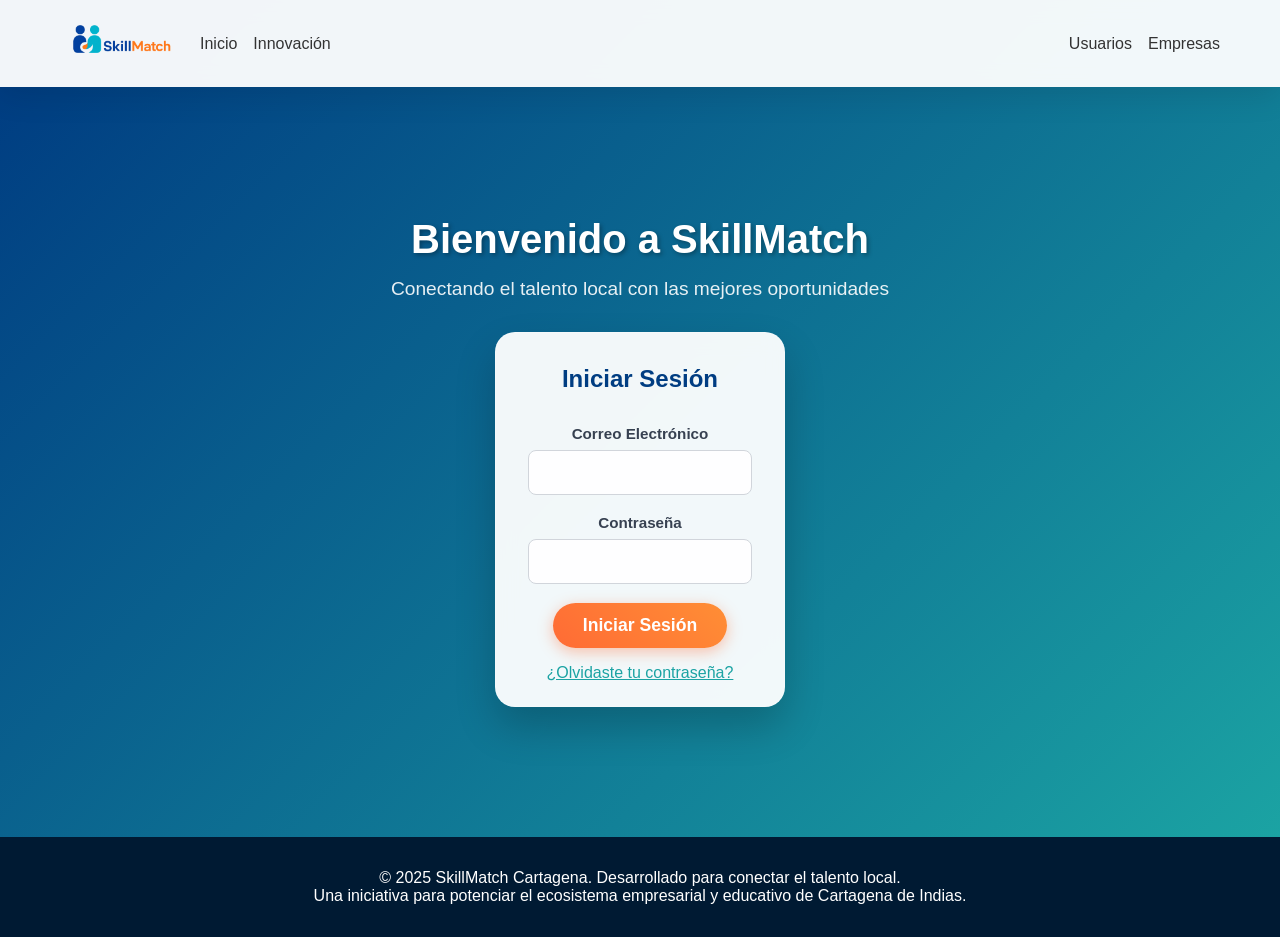
==== commit f90d4d2f: "refactor: full codebase audit — security fixes, exception handling, enum types, query optimization" ====
--- a/SkillMatch/src/pages/conexiones.html
+++ b/SkillMatch/src/pages/conexiones.html
@@ -37,235 +37,49 @@
     <section class="connections-container">
         <div class="container">
             <div class="connections-tabs">
-                <button class="tab-btn active" data-tab="mis-conexiones">Mis Conexiones (45)</button>
-                <button class="tab-btn" data-tab="sugerencias">Sugerencias (12)</button>
-                <button class="tab-btn" data-tab="empresas-interesadas">Empresas Interesadas (8)</button>
-                <button class="tab-btn" data-tab="mensajes">Mensajes (3)</button>
+                <button class="tab-btn active" data-tab="mis-conexiones">
+                    Mis Conexiones<span id="connections-count"></span>
+                </button>
+                <button class="tab-btn" data-tab="solicitudes">
+                    Solicitudes<span id="requests-count"></span>
+                </button>
+                <button class="tab-btn" data-tab="sugerencias">Sugerencias</button>
+                <button class="tab-btn" data-tab="mensajes">Mensajes</button>
             </div>
 
             <!-- Tab: Mis Conexiones -->
             <div id="mis-conexiones" class="tab-content active">
-                <div class="connections-list">
-                    <!-- Conexión 1 -->
-                    <div class="connection-card">
-                        <div class="connection-header">
-                            <img src="../assets/img/company1.png" alt="Empresa" class="connection-logo">
-                            <div class="connection-info">
-                                <h3>Soluciones Tech Cartagena</h3>
-                                <p class="connection-type">Empresa | Sector: Tecnología</p>
-                                <p class="connection-time">Conectado hace 2 meses</p>
-                            </div>
-                            <div class="connection-actions">
-                                <button class="btn btn-primary btn-small">Mensaje</button>
-                                <button class="btn btn-secondary btn-small">Ver Perfil</button>
-                            </div>
-                        </div>
-                        <div class="connection-body">
-                            <p class="connection-note">Tu oficial: "Excelente trabajar con esta empresa. Muy profesionales y comprometidos."</p>
-                        </div>
-                    </div>
-
-                    <!-- Conexión 2 -->
-                    <div class="connection-card">
-                        <div class="connection-header">
-                            <img src="../assets/img/company2.png" alt="Empresa" class="connection-logo">
-                            <div class="connection-info">
-                                <h3>Digital Innovators</h3>
-                                <p class="connection-type">Empresa | Sector: Consultoría IT</p>
-                                <p class="connection-time">Conectado hace 1 mes</p>
-                            </div>
-                            <div class="connection-actions">
-                                <button class="btn btn-primary btn-small">Mensaje</button>
-                                <button class="btn btn-secondary btn-small">Ver Perfil</button>
-                            </div>
-                        </div>
-                        <div class="connection-body">
-                            <p class="connection-note">Empresa destacada por sus beneficios y ambiente laboral. ¡Abierta a nuevas pasantías!</p>
-                        </div>
-                    </div>
-
-                    <!-- Conexión 3 -->
-                    <div class="connection-card">
-                        <div class="connection-header">
-                            <div class="connection-logo">👨‍💼</div>
-                            <div class="connection-info">
-                                <h3>Carlos López García</h3>
-                                <p class="connection-type">Reclutador | Digital Innovators</p>
-                                <p class="connection-time">Conectado hace 3 semanas</p>
-                            </div>
-                            <div class="connection-actions">
-                                <button class="btn btn-primary btn-small">Mensaje</button>
-                                <button class="btn btn-secondary btn-small">Ver Perfil</button>
-                            </div>
-                        </div>
-                        <div class="connection-body">
-                            <p class="connection-note">Especialista en talento tech. Te contactó sobre una oportunidad disponible.</p>
-                        </div>
-                    </div>
+                <div id="connections-container" class="connections-list">
+                    <div class="loading-message">Cargando conexiones...</div>
                 </div>
             </div>
 
-            <!-- Tab: Sugerencias de Conexiones -->
-            <div id="sugerencias" class="tab-content">
-                <div class="suggestions-list">
-                    <!-- Sugerencia 1 -->
-                    <div class="suggestion-card">
-                        <div class="suggestion-header">
-                            <img src="../assets/img/company3.png" alt="Empresa" class="suggestion-logo">
-                            <div class="suggestion-info">
-                                <h3>StartUp Digital Cartagena</h3>
-                                <p class="suggestion-category">Startup | Sector: Desarrollo Web</p>
-                                <p class="suggestion-reason">💡 Se conecta con gente interesada en React y JavaScript</p>
-                            </div>
-                        </div>
-                        <div class="match-indicators">
-                            <span class="match-indicator">✓ React</span>
-                            <span class="match-indicator">✓ JavaScript</span>
-                            <span class="match-indicator">✓ Node.js</span>
-                        </div>
-                        <div class="suggestion-actions">
-                            <button class="btn btn-primary btn-small">Conectar</button>
-                            <button class="btn btn-secondary btn-small">Rechazar</button>
-                        </div>
-                    </div>
-
-                    <!-- Sugerencia 2 -->
-                    <div class="suggestion-card">
-                        <div class="suggestion-header">
-                            <div class="suggestion-logo">👩‍💼</div>
-                            <div class="suggestion-info">
-                                <h3>Daniela Martínez</h3>
-                                <p class="suggestion-category">HR Manager | Tech Solutions</p>
-                                <p class="suggestion-reason">💡 También está en la Universidad de Cartagena</p>
-                            </div>
-                        </div>
-                        <div class="match-indicators">
-                            <span class="match-indicator">🎓 Universidad de Cartagena</span>
-                            <span class="match-indicator">💼 Tech Solutions</span>
-                        </div>
-                        <div class="suggestion-actions">
-                            <button class="btn btn-primary btn-small">Conectar</button>
-                            <button class="btn btn-secondary btn-small">Rechazar</button>
-                        </div>
-                    </div>
-
-                    <!-- Sugerencia 3 -->
-                    <div class="suggestion-card">
-                        <div class="suggestion-header">
-                            <img src="../assets/img/company4.png" alt="Empresa" class="suggestion-logo">
-                            <div class="suggestion-info">
-                                <h3>Fintech Cartagena</h3>
-                                <p class="suggestion-category">Fintech | Sector: Servicios Financieros</p>
-                                <p class="suggestion-reason">💡 Contrata frecuentemente desarrolladores junior</p>
-                            </div>
-                        </div>
-                        <div class="match-indicators">
-                            <span class="match-indicator">✓ Python</span>
-                            <span class="match-indicator">✓ SQL</span>
-                            <span class="match-indicator">✓ APIs</span>
-                        </div>
-                        <div class="suggestion-actions">
-                            <button class="btn btn-primary btn-small">Conectar</button>
-                            <button class="btn btn-secondary btn-small">Rechazar</button>
-                        </div>
-                    </div>
+            <!-- Tab: Solicitudes Pendientes -->
+            <div id="solicitudes" class="tab-content">
+                <div id="requests-container" class="connections-list">
+                    <div class="loading-message">Cargando solicitudes...</div>
                 </div>
             </div>
 
-            <!-- Tab: Empresas Interesadas -->
-            <div id="empresas-interesadas" class="tab-content">
-                <div class="interested-companies">
-                    <!-- Empresa Interesada 1 -->
-                    <div class="interested-card">
-                        <div class="interested-header">
-                            <img src="../assets/img/company5.png" alt="Empresa" class="interested-logo">
-                            <div class="interested-info">
-                                <h3>Tech Solutions Cartagena</h3>
-                                <p class="interested-action">👁️ Vio tu perfil hace 1 día</p>
-                                <p class="interested-match">Match Score: 92%</p>
-                            </div>
-                        </div>
-                        <div class="interested-body">
-                            <p class="interested-note">Están buscando desarrolladores Frontend con experiencia en React. Tu perfil coincide con sus necesidades.</p>
-                        </div>
-                        <div class="interested-actions">
-                            <button class="btn btn-primary btn-small">Ver Oportunidades</button>
-                            <button class="btn btn-secondary btn-small">Contactar</button>
-                        </div>
-                    </div>
-
-                    <!-- Empresa Interesada 2 -->
-                    <div class="interested-card">
-                        <div class="interested-header">
-                            <img src="../assets/img/company6.png" alt="Empresa" class="interested-logo">
-                            <div class="interested-info">
-                                <h3>Digital Innovation Labs</h3>
-                                <p class="interested-action">👁️ Vio tu perfil hace 3 días</p>
-                                <p class="interested-match">Match Score: 87%</p>
-                            </div>
-                        </div>
-                        <div class="interested-body">
-                            <p class="interested-note">Tienen una oportunidad de pasantía en desarrollo web que podría ser perfecta para ti. ¡Interesados en conocerte!</p>
-                        </div>
-                        <div class="interested-actions">
-                            <button class="btn btn-primary btn-small">Ver Oportunidades</button>
-                            <button class="btn btn-secondary btn-small">Contactar</button>
-                        </div>
-                    </div>
+            <!-- Tab: Sugerencias -->
+            <div id="sugerencias" class="tab-content">
+                <div id="suggestions-container" class="suggestions-list">
+                    <div class="loading-message">Cargando sugerencias...</div>
                 </div>
             </div>
 
             <!-- Tab: Mensajes -->
             <div id="mensajes" class="tab-content">
-                <div class="messages-list">
-                    <!-- Mensaje 1 -->
-                    <div class="message-card">
-                        <div class="message-header">
-                            <img src="../assets/img/company1.png" alt="Empresa" class="message-avatar">
-                            <div class="message-info">
-                                <h3>Soluciones Tech Cartagena</h3>
-                                <p class="message-time">Hace 2 horas</p>
-                            </div>
-                            <button class="btn btn-primary btn-small">Responder</button>
-                        </div>
-                        <div class="message-body">
-                            <p>"¡Hola Juan! Vimos tu perfil y nos encantó. Tenemos una oportunidad de pasantía que creemos sería perfecta para ti. ¿Te gustaría conocer más detalles? 🚀"</p>
-                        </div>
-                    </div>
-
-                    <!-- Mensaje 2 -->
-                    <div class="message-card">
-                        <div class="message-header">
-                            <div class="message-avatar">👨‍💼</div>
-                            <div class="message-info">
-                                <h3>Carlos López - Digital Innovators</h3>
-                                <p class="message-time">Hace 1 día</p>
-                            </div>
-                            <button class="btn btn-primary btn-small">Responder</button>
-                        </div>
-                        <div class="message-body">
-                            <p>"Te felicitamos por tus logros académicos. Estamos interesados en hablar sobre oportunidades en nuestra empresa. ¿Disponible para una videollamada esta semana?"</p>
-                        </div>
-                    </div>
-
-                    <!-- Mensaje 3 -->
-                    <div class="message-card">
-                        <div class="message-header">
-                            <img src="../assets/img/company3.png" alt="Empresa" class="message-avatar">
-                            <div class="message-info">
-                                <h3>StartUp Digital Cartagena</h3>
-                                <p class="message-time">Hace 3 días</p>
-                            </div>
-                            <button class="btn btn-primary btn-small">Responder</button>
-                        </div>
-                        <div class="message-body">
-                            <p>"¿Te interesaría hacer un proyecto freelance con nosotros? Es una API REST, 3-4 semanas de trabajo. Revisamos tu portfolio y nos gustó. Honorarios competitivos."</p>
-                        </div>
-                    </div>
+                <div class="messages-redirect">
+                    <p>Gestiona tus conversaciones en la sección de mensajes.</p>
+                    <a href="mensajes.html" class="btn btn-primary">Ir a Mensajes</a>
                 </div>
             </div>
         </div>
     </section>
+
+    <!-- Toast de notificaciones -->
+    <div id="toast-container"></div>
 
     <footer>
         <div class="container">
@@ -274,6 +88,7 @@
         </div>
     </footer>
 
+    <script src="../assets/js/api-config.js"></script>
     <script src="../assets/js/notifications.js"></script>
     <script src="../assets/js/conexiones.js"></script>
 </body>
--- a/SkillMatch/src/assets/css/app.css
+++ b/SkillMatch/src/assets/css/app.css
@@ -5296,20 +5296,53 @@
     }
 }
 
+/* ===== Conexiones ===== */
+.connection-avatar-circle {
+    width: 48px;
+    height: 48px;
+    border-radius: 50%;
+    background: #1ba3a3;
+    color: #fff;
+    display: flex;
+    align-items: center;
+    justify-content: center;
+    font-size: 1.3rem;
+    font-weight: 700;
+    flex-shrink: 0;
+}
+
+.messages-redirect {
+    text-align: center;
+    padding: 3rem 1rem;
+}
+
+.messages-redirect p {
+    font-size: 1.1rem;
+    margin-bottom: 1.5rem;
+}
+
 /* ===== Estilos de Notificaciones ===== */
+.nav-notification-item {
+    display: flex;
+    align-items: center;
+    list-style: none;
+}
+
 .notifications-container {
     position: relative;
-    display: inline-block;
-    margin-right: 1rem;
+    display: flex;
+    align-items: center;
 }
 
 .notifications-btn {
     background: transparent;
     border: none;
-    font-size: 1.5rem;
+    font-size: 1.1rem;
     cursor: pointer;
-    padding: 0.5rem;
+    padding: 0;
     position: relative;
+    display: flex;
+    align-items: center;
     transition: transform 0.2s;
 }
 
